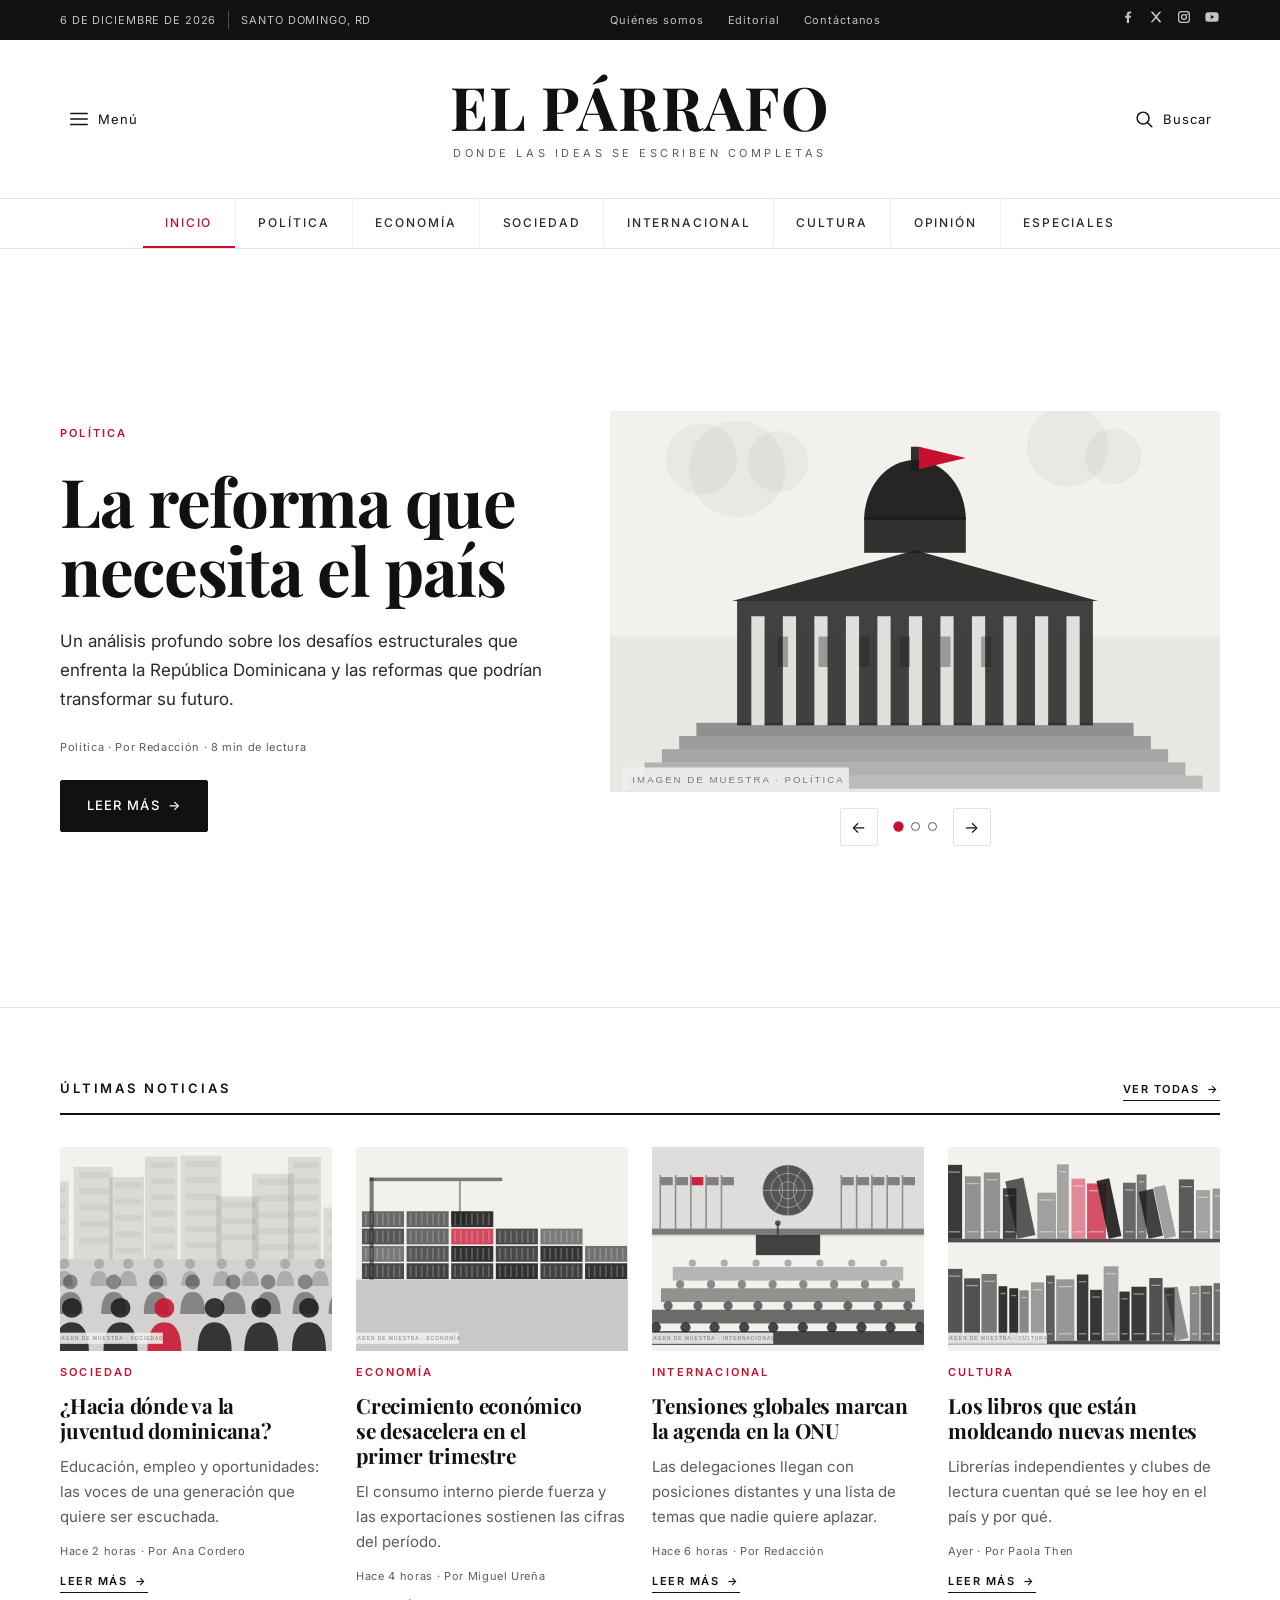
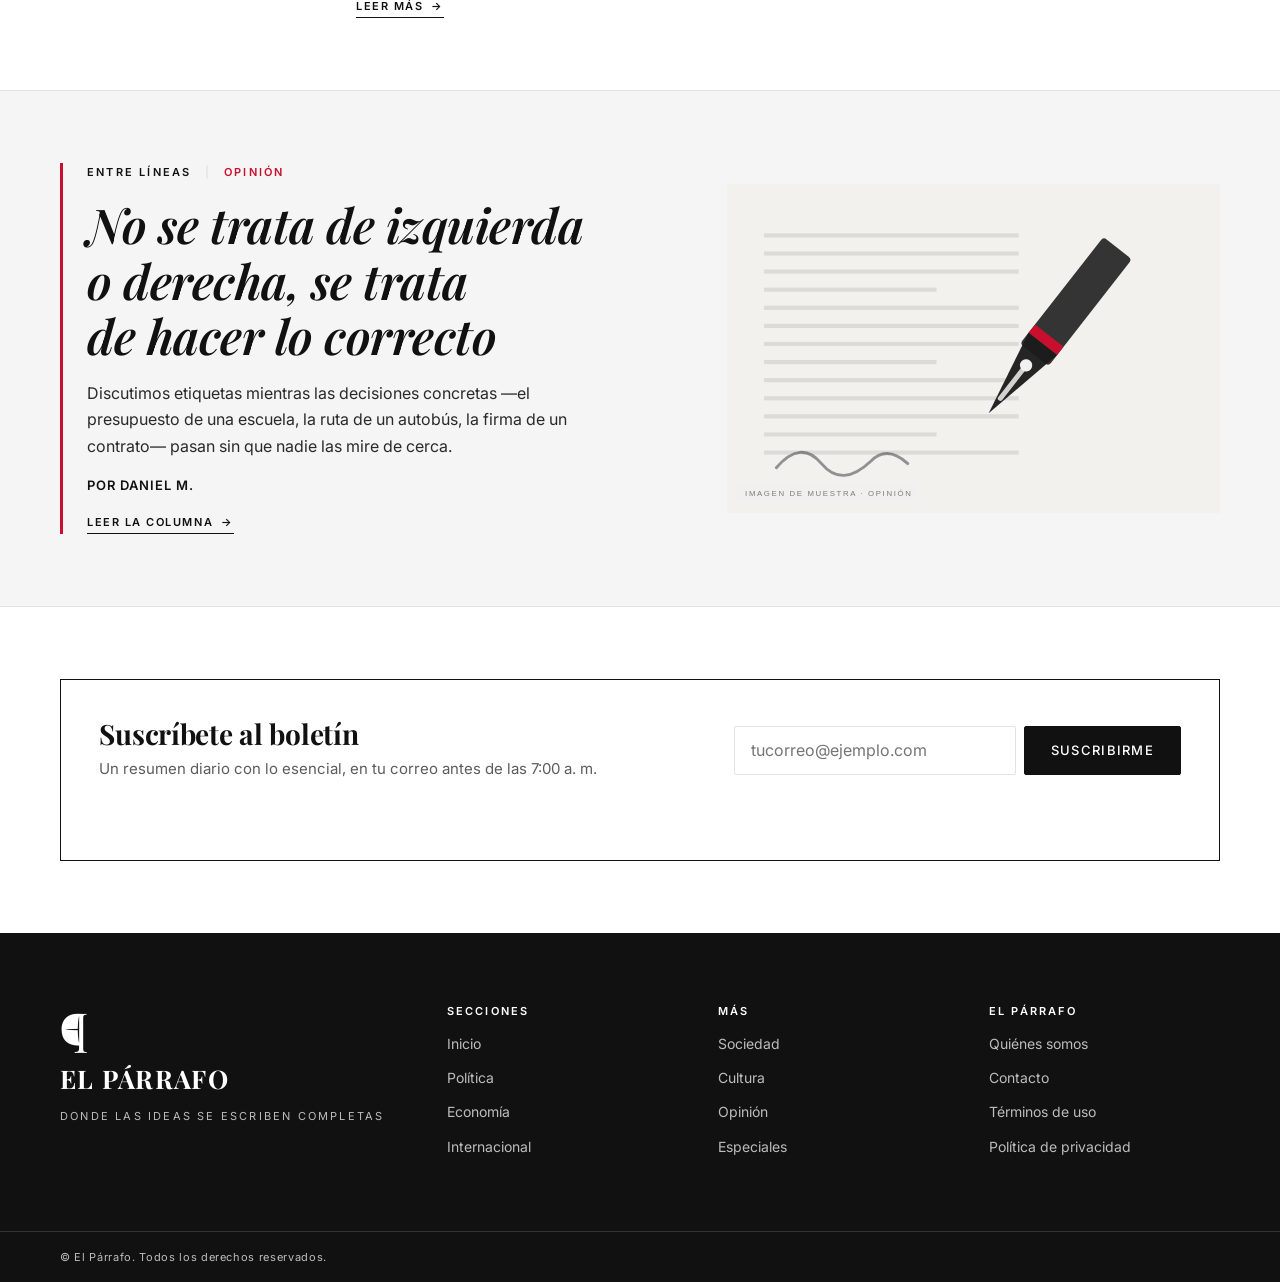
==== index.html @ 664851c3 "Initial commit: portada editorial de El Parrafo (HTML, CSS y JS)" ====
<!DOCTYPE html>
<html lang="es">
<head>
  <meta charset="UTF-8">
  <meta name="viewport" content="width=device-width, initial-scale=1">
  <meta name="description" content="El Párrafo — periódico digital dominicano. Análisis, reportajes y opinión sobre política, economía, sociedad, cultura e internacional.">
  <meta name="theme-color" content="#111111">
  <title>El Párrafo</title>

  <!-- Icono de la pestaña del navegador -->
  <link rel="icon" href="assets/icons/favicon.svg" type="image/svg+xml">

  <!-- Tipografías: Playfair Display (títulos) e Inter (interfaz) -->
  <link rel="preconnect" href="https://fonts.googleapis.com">
  <link rel="preconnect" href="https://fonts.gstatic.com" crossorigin>
  <link href="https://fonts.googleapis.com/css2?family=Inter:wght@400;500;600;700&family=Playfair+Display:ital,wght@0,500;0,600;0,700;0,900;1,500;1,600&display=swap" rel="stylesheet">

  <!-- Hoja de estilos del proyecto -->
  <link rel="stylesheet" href="css/style.css">
</head>

<body>
  <!-- Enlace de accesibilidad: solo se ve al navegar con el teclado (tecla Tab) -->
  <a class="salto-contenido" href="#contenido">Saltar al contenido</a>

  <!-- ============================================================
       CABECERA
       Tres piezas: barra superior, cabecera principal y navegación.
       ============================================================ -->
  <header class="cabecera">

    <!-- Barra superior: fecha, ubicación, enlaces institucionales y redes -->
    <div class="barra-superior">
      <div class="contenedor barra-superior__interior">
        <p class="barra-superior__fecha">
          <!-- El texto es de respaldo: main.js escribe la fecha real del día -->
          <time id="fecha-hoy" datetime="2026-08-18">18 de agosto de 2026</time>
          <span class="barra-superior__lugar">Santo Domingo, RD</span>
        </p>

        <nav class="barra-superior__enlaces" aria-label="Enlaces institucionales">
          <a href="#">Quiénes somos</a>
          <a href="#">Editorial</a>
          <a href="#">Contáctanos</a>
        </nav>

        <ul class="redes" aria-label="Redes sociales">
          <li>
            <a href="#" aria-label="El Párrafo en Facebook">
              <svg viewBox="0 0 24 24" aria-hidden="true" focusable="false">
                <path d="M13.5 21v-8h2.7l.4-3h-3.1V8.1c0-.9.3-1.5 1.5-1.5h1.7V3.9c-.3 0-1.3-.1-2.4-.1-2.4 0-4.1 1.5-4.1 4.2V10H7.5v3h2.7v8h3.3z"/>
              </svg>
            </a>
          </li>
          <li>
            <a href="#" aria-label="El Párrafo en X">
              <svg viewBox="0 0 24 24" aria-hidden="true" focusable="false">
                <path d="M4 4h3.6l4.3 5.9L17 4h3l-6.4 7.6L20.4 20h-3.6l-4.6-6.3L6.9 20H4l6.8-8.1L4 4z"/>
              </svg>
            </a>
          </li>
          <li>
            <a href="#" aria-label="El Párrafo en Instagram">
              <svg viewBox="0 0 24 24" aria-hidden="true" focusable="false">
                <path d="M7.8 3h8.4A4.8 4.8 0 0 1 21 7.8v8.4a4.8 4.8 0 0 1-4.8 4.8H7.8A4.8 4.8 0 0 1 3 16.2V7.8A4.8 4.8 0 0 1 7.8 3zm0 1.9A2.9 2.9 0 0 0 4.9 7.8v8.4a2.9 2.9 0 0 0 2.9 2.9h8.4a2.9 2.9 0 0 0 2.9-2.9V7.8a2.9 2.9 0 0 0-2.9-2.9H7.8zM12 7.4a4.6 4.6 0 1 1 0 9.2 4.6 4.6 0 0 1 0-9.2zm0 1.9a2.7 2.7 0 1 0 0 5.4 2.7 2.7 0 0 0 0-5.4zm5-2.4a1.1 1.1 0 1 1 0 2.2 1.1 1.1 0 0 1 0-2.2z"/>
              </svg>
            </a>
          </li>
          <li>
            <a href="#" aria-label="El Párrafo en YouTube">
              <svg viewBox="0 0 24 24" aria-hidden="true" focusable="false">
                <path d="M21.6 7.2c-.2-1.1-.9-1.8-2-2C17.8 4.8 12 4.8 12 4.8s-5.8 0-7.6.4c-1.1.2-1.8.9-2 2C2 9 2 12 2 12s0 3 .4 4.8c.2 1.1.9 1.8 2 2 1.8.4 7.6.4 7.6.4s5.8 0 7.6-.4c1.1-.2 1.8-.9 2-2 .4-1.8.4-4.8.4-4.8s0-3-.4-4.8zM10.2 15.1V8.9l5.2 3.1-5.2 3.1z"/>
              </svg>
            </a>
          </li>
        </ul>
      </div>
    </div>

    <!-- Cabecera principal: menú · logo · búsqueda -->
    <div class="cabecera__principal">
      <div class="contenedor cabecera__rejilla">

        <!-- El mismo botón abre y cierra. El CSS decide qué icono y qué texto
             se ven según el valor de aria-expanded. -->
        <button class="boton-icono boton-menu" type="button"
                aria-expanded="false" aria-controls="menu-movil">
          <svg class="icono icono--abrir" viewBox="0 0 24 24" aria-hidden="true" focusable="false">
            <path d="M3 6h18M3 12h18M3 18h18" stroke="currentColor" stroke-width="1.6" fill="none" stroke-linecap="round"/>
          </svg>
          <svg class="icono icono--cerrar" viewBox="0 0 24 24" aria-hidden="true" focusable="false">
            <path d="M6 6l12 12M18 6L6 18" stroke="currentColor" stroke-width="1.6" fill="none" stroke-linecap="round"/>
          </svg>
          <span class="boton-icono__texto texto--abrir">Menú</span>
          <span class="boton-icono__texto texto--cerrar">Cerrar</span>
        </button>

        <a class="logo" href="index.html">
          <span class="logo__nombre">El Párrafo</span>
          <span class="logo__lema">Donde las ideas se escriben completas</span>
        </a>

        <button class="boton-icono boton-buscar" type="button"
                aria-expanded="false" aria-controls="panel-busqueda">
          <svg class="icono icono--abrir" viewBox="0 0 24 24" aria-hidden="true" focusable="false">
            <circle cx="11" cy="11" r="6.5" stroke="currentColor" stroke-width="1.6" fill="none"/>
            <path d="M16 16l4.5 4.5" stroke="currentColor" stroke-width="1.6" fill="none" stroke-linecap="round"/>
          </svg>
          <svg class="icono icono--cerrar" viewBox="0 0 24 24" aria-hidden="true" focusable="false">
            <path d="M6 6l12 12M18 6L6 18" stroke="currentColor" stroke-width="1.6" fill="none" stroke-linecap="round"/>
          </svg>
          <span class="boton-icono__texto texto--abrir">Buscar</span>
          <span class="boton-icono__texto texto--cerrar">Cerrar</span>
        </button>

      </div>
    </div>

    <!-- Panel de búsqueda: oculto hasta que se pulsa "Buscar" -->
    <div class="panel-busqueda" id="panel-busqueda" hidden>
      <div class="contenedor">
        <form class="panel-busqueda__forma" role="search" id="forma-busqueda">
          <label class="visualmente-oculto" for="campo-busqueda">Buscar en El Párrafo</label>

          <div class="panel-busqueda__campo-caja">
            <input class="panel-busqueda__campo" id="campo-busqueda" name="q" type="text"
                   placeholder="Buscar noticias..." autocomplete="off">
            <!-- Solo aparece cuando hay texto escrito -->
            <button class="panel-busqueda__limpiar" id="boton-limpiar" type="button"
                    aria-label="Limpiar la búsqueda" hidden>
              <svg viewBox="0 0 24 24" aria-hidden="true" focusable="false">
                <path d="M6 6l12 12M18 6L6 18" stroke="currentColor" stroke-width="1.8" fill="none" stroke-linecap="round"/>
              </svg>
            </button>
          </div>

          <button class="boton boton--primario" type="submit">Buscar</button>
        </form>

        <!-- Zona de resultados. aria-live avisa a los lectores de pantalla
             cada vez que el contenido cambia. -->
        <div class="resultados" id="resultados">
          <p class="resultados__aviso" id="aviso-busqueda" role="status" aria-live="polite"></p>
          <ul class="resultados__lista" id="lista-resultados"></ul>
        </div>
      </div>
    </div>

    <!-- Navegación por secciones (se queda fija arriba al hacer scroll) -->
    <nav class="nav" id="nav" aria-label="Secciones del periódico">
      <ul class="contenedor nav__lista">
        <li><a href="#" aria-current="page">Inicio</a></li>
        <li><a href="#">Política</a></li>
        <li><a href="#">Economía</a></li>
        <li><a href="#">Sociedad</a></li>
        <li><a href="#">Internacional</a></li>
        <li><a href="#">Cultura</a></li>
        <li><a href="#">Opinión</a></li>
        <li><a href="#">Especiales</a></li>
      </ul>
    </nav>
  </header>

  <!-- Menú móvil (lo abre y cierra js/main.js).
       Se despliega justo debajo de la cabecera, que queda siempre visible
       para que el botón pueda mostrar la X y cerrarlo. -->
  <div class="menu-movil" id="menu-movil" hidden>
    <div class="menu-movil__fondo" data-cerrar-menu></div>

    <nav class="menu-movil__panel" aria-label="Menú principal">
      <p class="menu-movil__titulo">Secciones</p>

      <ul class="menu-movil__lista">
        <li><a href="#" aria-current="page">Inicio</a></li>
        <li><a href="#">Política</a></li>
        <li><a href="#">Economía</a></li>
        <li><a href="#">Sociedad</a></li>
        <li><a href="#">Internacional</a></li>
        <li><a href="#">Cultura</a></li>
        <li><a href="#">Opinión</a></li>
        <li><a href="#">Especiales</a></li>
      </ul>

      <ul class="menu-movil__secundaria">
        <li><a href="#">Quiénes somos</a></li>
        <li><a href="#">Editorial</a></li>
        <li><a href="#">Contáctanos</a></li>
      </ul>
    </nav>
  </div>

  <!-- ============================================================
       CONTENIDO PRINCIPAL
       ============================================================ -->
  <main id="contenido">
    <h1 class="visualmente-oculto">El Párrafo — portada del día</h1>

    <!-- ---------- PORTADA / NOTICIA PRINCIPAL (carrusel) ----------
         Aquí hay UNA sola noticia escrita en HTML: es la plantilla.
         js/main.js guarda las tres noticias en un array y va cambiando
         los textos y la imagen de estos mismos elementos.
         Los atributos data-portada-* son las marcas que el JavaScript
         busca para saber dónde escribir cada dato. -->
    <section class="portada" aria-roledescription="carrusel" aria-label="Noticias principales">
      <div class="contenedor">
        <article class="portada__pieza" id="portada-pieza">

          <div class="portada__texto">
            <p class="etiqueta etiqueta--roja" data-portada-categoria>Noticia principal</p>
            <h2 class="portada__titulo" data-portada-titulo>La reforma que necesita el país</h2>
            <p class="portada__resumen" data-portada-resumen>
              Un análisis profundo sobre los desafíos estructurales que enfrenta la
              República Dominicana y las reformas que podrían transformar su futuro.
            </p>
            <p class="meta" data-portada-meta>Política · Por Redacción · 8 min de lectura</p>
            <a class="boton boton--primario" href="#" data-portada-enlace>
              Leer más <span aria-hidden="true">→</span>
            </a>
          </div>

          <div class="portada__media">
            <figure class="portada__figura">
              <img src="assets/images/portada-1.svg"
                   alt="Fachada del Palacio Nacional con su cúpula y la bandera dominicana"
                   width="1200" height="800" data-portada-imagen>
            </figure>

            <!-- Controles: flecha · indicadores · flecha -->
            <div class="portada__controles">
              <button class="portada__flecha" type="button" data-portada="anterior">
                <span aria-hidden="true">&#8592;</span>
                <span class="visualmente-oculto">Noticia anterior</span>
              </button>

              <div class="portada__puntos" id="portada-puntos">
                <!-- main.js crea aquí un botón redondo por noticia -->
              </div>

              <button class="portada__flecha" type="button" data-portada="siguiente">
                <span aria-hidden="true">&#8594;</span>
                <span class="visualmente-oculto">Noticia siguiente</span>
              </button>
            </div>
          </div>

        </article>
      </div>
    </section>

    <!-- ---------- ÚLTIMAS NOTICIAS ---------- -->
    <section class="ultimas" aria-labelledby="titulo-ultimas">
      <div class="contenedor">
        <header class="seccion-cabeza">
          <h2 class="seccion-cabeza__titulo" id="titulo-ultimas">Últimas noticias</h2>
          <a class="enlace-leer" href="#">Ver todas <span aria-hidden="true">→</span></a>
        </header>

        <div class="ultimas__rejilla">

          <article class="tarjeta" data-articulo>
            <a class="tarjeta__enlace" href="#" data-enlace>
              <figure class="tarjeta__figura">
                <img src="assets/images/noticia-sociedad.svg"
                     alt="Multitud de jóvenes caminando por una avenida de la ciudad"
                     width="1200" height="800" loading="lazy">
              </figure>
              <p class="etiqueta etiqueta--roja" data-categoria>Sociedad</p>
              <h3 class="tarjeta__titulo" data-titulo>¿Hacia dónde va la juventud dominicana?</h3>
              <p class="tarjeta__resumen" data-resumen>
                Educación, empleo y oportunidades: las voces de una generación que
                quiere ser escuchada.
              </p>
              <p class="meta">Hace 2 horas · Por Ana Cordero</p>
              <span class="enlace-leer">Leer más <span aria-hidden="true">→</span></span>
            </a>
          </article>

          <article class="tarjeta" data-articulo>
            <a class="tarjeta__enlace" href="#" data-enlace>
              <figure class="tarjeta__figura">
                <img src="assets/images/noticia-economia.svg"
                     alt="Contenedores apilados en el puerto junto a una grúa"
                     width="1200" height="800" loading="lazy">
              </figure>
              <p class="etiqueta etiqueta--roja" data-categoria>Economía</p>
              <h3 class="tarjeta__titulo" data-titulo>Crecimiento económico se desacelera en el primer trimestre</h3>
              <p class="tarjeta__resumen" data-resumen>
                El consumo interno pierde fuerza y las exportaciones sostienen las
                cifras del período.
              </p>
              <p class="meta">Hace 4 horas · Por Miguel Ureña</p>
              <span class="enlace-leer">Leer más <span aria-hidden="true">→</span></span>
            </a>
          </article>

          <article class="tarjeta" data-articulo>
            <a class="tarjeta__enlace" href="#" data-enlace>
              <figure class="tarjeta__figura">
                <img src="assets/images/noticia-internacional.svg"
                     alt="Salón de una asamblea internacional con banderas y podio"
                     width="1200" height="800" loading="lazy">
              </figure>
              <p class="etiqueta etiqueta--roja" data-categoria>Internacional</p>
              <h3 class="tarjeta__titulo" data-titulo>Tensiones globales marcan la agenda en la ONU</h3>
              <p class="tarjeta__resumen" data-resumen>
                Las delegaciones llegan con posiciones distantes y una lista de temas
                que nadie quiere aplazar.
              </p>
              <p class="meta">Hace 6 horas · Por Redacción</p>
              <span class="enlace-leer">Leer más <span aria-hidden="true">→</span></span>
            </a>
          </article>

          <article class="tarjeta" data-articulo>
            <a class="tarjeta__enlace" href="#" data-enlace>
              <figure class="tarjeta__figura">
                <img src="assets/images/noticia-cultura.svg"
                     alt="Estantería con libros de distintos tamaños y colores"
                     width="1200" height="800" loading="lazy">
              </figure>
              <p class="etiqueta etiqueta--roja" data-categoria>Cultura</p>
              <h3 class="tarjeta__titulo" data-titulo>Los libros que están moldeando nuevas mentes</h3>
              <p class="tarjeta__resumen" data-resumen>
                Librerías independientes y clubes de lectura cuentan qué se lee hoy en
                el país y por qué.
              </p>
              <p class="meta">Ayer · Por Paola Then</p>
              <span class="enlace-leer">Leer más <span aria-hidden="true">→</span></span>
            </a>
          </article>

        </div>
      </div>
    </section>

    <!-- ---------- OPINIÓN ---------- -->
    <section class="opinion" aria-labelledby="titulo-opinion">
      <div class="contenedor opinion__rejilla">
        <div class="opinion__texto" data-articulo>
          <p class="etiqueta">
            <span class="opinion__seccion">Entre líneas</span>
            <span class="opinion__barra" aria-hidden="true">|</span>
            <span class="etiqueta--roja" data-categoria>Opinión</span>
          </p>

          <h2 class="opinion__titulo" id="titulo-opinion" data-titulo>
            No se trata de izquierda o derecha, se trata de hacer lo correcto
          </h2>

          <p class="opinion__resumen" data-resumen>
            Discutimos etiquetas mientras las decisiones concretas —el presupuesto de
            una escuela, la ruta de un autobús, la firma de un contrato— pasan sin que
            nadie las mire de cerca.
          </p>

          <p class="opinion__autor">Por Daniel M.</p>
          <a class="enlace-leer" href="#" data-enlace>Leer la columna <span aria-hidden="true">→</span></a>
        </div>

        <figure class="opinion__figura">
          <img src="assets/images/opinion-pluma.svg"
               alt="Pluma estilográfica apoyada sobre un texto escrito a mano"
               width="1200" height="800" loading="lazy">
        </figure>
      </div>
    </section>

    <!-- ---------- BOLETÍN ---------- -->
    <section class="boletin" aria-labelledby="titulo-boletin">
      <div class="contenedor">
        <div class="boletin__caja">
          <div class="boletin__texto">
            <h2 class="boletin__titulo" id="titulo-boletin">Suscríbete al boletín</h2>
            <p class="boletin__descripcion">
              Un resumen diario con lo esencial, en tu correo antes de las 7:00 a. m.
            </p>
          </div>

          <form class="boletin__forma" id="forma-boletin" novalidate>
            <label class="visualmente-oculto" for="campo-correo">Tu correo electrónico</label>
            <input class="boletin__campo" id="campo-correo" name="correo" type="email"
                   placeholder="tucorreo@ejemplo.com" autocomplete="email">
            <button class="boton boton--primario" type="submit">Suscribirme</button>
          </form>

          <p class="boletin__aviso" id="aviso-boletin" role="status"></p>
        </div>
      </div>
    </section>
  </main>

  <!-- ============================================================
       PIE DE PÁGINA
       ============================================================ -->
  <footer class="pie">
    <div class="contenedor pie__rejilla">

      <div class="pie__marca">
        <span class="pie__signo" aria-hidden="true">¶</span>
        <p class="pie__nombre">El Párrafo</p>
        <p class="pie__lema">Donde las ideas se escriben completas</p>
      </div>

      <nav class="pie__columna" aria-label="Secciones">
        <h2 class="pie__titulo">Secciones</h2>
        <ul>
          <li><a href="#">Inicio</a></li>
          <li><a href="#">Política</a></li>
          <li><a href="#">Economía</a></li>
          <li><a href="#">Internacional</a></li>
        </ul>
      </nav>

      <nav class="pie__columna" aria-label="Más secciones">
        <h2 class="pie__titulo">Más</h2>
        <ul>
          <li><a href="#">Sociedad</a></li>
          <li><a href="#">Cultura</a></li>
          <li><a href="#">Opinión</a></li>
          <li><a href="#">Especiales</a></li>
        </ul>
      </nav>

      <nav class="pie__columna" aria-label="El Párrafo">
        <h2 class="pie__titulo">El Párrafo</h2>
        <ul>
          <li><a href="#">Quiénes somos</a></li>
          <li><a href="#">Contacto</a></li>
          <li><a href="#">Términos de uso</a></li>
          <li><a href="#">Política de privacidad</a></li>
        </ul>
      </nav>

    </div>

    <div class="pie__base">
      <div class="contenedor pie__base-interior">
        <p>© El Párrafo. Todos los derechos reservados.</p>
      </div>
    </div>
  </footer>

  <!-- JavaScript al final y con defer: la página se ve antes de ejecutarlo -->
  <script src="js/main.js" defer></script>
</body>
</html>
---- css/style.css ----
/* ==========================================================================
   EL PÁRRAFO — Hoja de estilos principal
   --------------------------------------------------------------------------
   Índice:
   01. Variables (:root)
   02. Reset y estilos base
   03. Utilidades reutilizables
   04. Botones, etiquetas y enlaces
   05. Cabecera (barra superior, logo, búsqueda, navegación)
   06. Menú móvil
   07. Portada (noticia principal / carrusel)
   08. Últimas noticias
   09. Opinión
   10. Boletín
   11. Pie de página
   12. Accesibilidad y preferencias del sistema

   Método: mobile first. Los `@media (min-width: …)` van junto al componente
   que modifican, no todos juntos al final.
   ========================================================================== */


/* ==========================================================================
   01. VARIABLES
   Cambia aquí un valor y se actualiza en toda la página.
   ========================================================================== */
:root {
  /* --- Colores de marca --- */
  --color-negro:       #111111;
  --color-oscuro:      #2A2A2A;
  --color-gris:        #F5F5F5;
  --color-blanco:      #FFFFFF;
  --color-rojo:        #C8102E;

  /* --- Colores derivados (se calculan a partir de los de arriba) --- */
  --color-texto:       var(--color-negro);
  --color-texto-suave: #5C5C5C;
  --color-borde:       #E3E3E1;
  --color-borde-suave: #EFEFED;

  /* --- Tipografías --- */
  --fuente-titulo: "Playfair Display", Georgia, "Times New Roman", serif;
  --fuente-texto:  "Inter", system-ui, -apple-system, "Segoe UI", Arial, sans-serif;

  /* --- Escala tipográfica ---
     clamp(mínimo, valor fluido, máximo): el texto crece con la pantalla
     pero nunca baja del mínimo ni pasa del máximo. */
  --txt-xs:   0.6875rem;   /* 11px — etiquetas y metadatos */
  --txt-sm:   0.8125rem;   /* 13px — navegación y botones */
  --txt-base: 1rem;        /* 16px — texto corrido */
  --txt-md:   1.0625rem;   /* 17px — entradillas */

  --tit-xs: clamp(1.1rem,  1.02rem + 0.35vw, 1.3rem);
  --tit-sm: clamp(1.35rem, 1.2rem  + 0.7vw,  1.75rem);
  --tit-md: clamp(1.75rem, 1.35rem + 1.7vw,  2.75rem);
  --tit-lg: clamp(2.3rem,  1.55rem + 3.3vw,  4.25rem);

  /* --- Espaciado --- */
  --e-1: 0.25rem;
  --e-2: 0.5rem;
  --e-3: 0.75rem;
  --e-4: 1rem;
  --e-5: 1.5rem;
  --e-6: 2rem;
  --e-7: 2.5rem;
  --e-8: 3rem;
  --e-9: 4rem;
  --e-10: 5rem;

  /* Espacio vertical de cada sección grande (fluido) */
  --e-seccion: clamp(2.5rem, 1.4rem + 4vw, 4.5rem);

  /* --- Layout --- */
  --ancho-contenedor: 1240px;
  --margen-lateral: clamp(1.15rem, 4vw, 2.5rem);

  /* --- Bordes y sombras (muy discretas, estilo editorial) --- */
  --linea:        1px solid var(--color-borde);
  --linea-fuerte: 2px solid var(--color-negro);
  --radio: 2px;
  --sombra-fija: 0 1px 0 var(--color-borde), 0 6px 18px rgba(17, 17, 17, 0.05);

  /* --- Movimiento --- */
  --transicion: 200ms ease;
}


/* ==========================================================================
   02. RESET Y BASE
   ========================================================================== */
*,
*::before,
*::after { box-sizing: border-box; }

html {
  scroll-behavior: smooth;
  -webkit-text-size-adjust: 100%;
}

body {
  margin: 0;
  background-color: var(--color-blanco);
  color: var(--color-texto);
  font-family: var(--fuente-texto);
  font-size: var(--txt-base);
  line-height: 1.65;
  -webkit-font-smoothing: antialiased;
  overflow-x: hidden; /* red de seguridad contra desbordes horizontales */
}

/* Bloquea el scroll del fondo mientras el menú móvil está abierto */
body.sin-scroll { overflow: hidden; }

h1, h2, h3, h4 {
  margin: 0;
  font-family: var(--fuente-titulo);
  font-weight: 700;
  line-height: 1.12;
  letter-spacing: -0.01em;
  text-wrap: balance; /* evita títulos con una sola palabra en la última línea */
}

p { margin: 0; }

ul { margin: 0; padding: 0; list-style: none; }

a { color: inherit; }

img {
  display: block;
  max-width: 100%;
  height: auto;
}

figure { margin: 0; }

button,
input {
  font-family: inherit;
  font-size: inherit;
  color: inherit;
}

button { cursor: pointer; }


/* ==========================================================================
   03. UTILIDADES
   ========================================================================== */

/* Centra el contenido y le pone un ancho máximo: en pantallas grandes
   el periódico no se estira infinitamente. */
.contenedor {
  width: 100%;
  max-width: var(--ancho-contenedor);
  margin-inline: auto;
  padding-inline: var(--margen-lateral);
}

/* Texto visible solo para lectores de pantalla */
.visualmente-oculto {
  position: absolute;
  width: 1px;
  height: 1px;
  margin: -1px;
  padding: 0;
  overflow: hidden;
  clip-path: inset(50%);
  white-space: nowrap;
}

/* Enlace "Saltar al contenido": aparece al navegar con el teclado */
.salto-contenido {
  position: absolute;
  top: -100px;
  left: var(--e-4);
  z-index: 100;
  padding: var(--e-3) var(--e-4);
  background-color: var(--color-negro);
  color: var(--color-blanco);
  font-size: var(--txt-sm);
  text-decoration: none;
  transition: top var(--transicion);
}
.salto-contenido:focus { top: var(--e-4); }

/* Cabecera de sección: título pequeño + enlace, con línea inferior */
.seccion-cabeza {
  display: flex;
  align-items: baseline;
  justify-content: space-between;
  gap: var(--e-4);
  padding-bottom: var(--e-3);
  border-bottom: var(--linea-fuerte);
  margin-bottom: var(--e-6);
}

.seccion-cabeza__titulo {
  font-family: var(--fuente-texto);
  font-size: var(--txt-sm);
  font-weight: 600;
  letter-spacing: 0.22em;
  text-transform: uppercase;
}

/* Línea de datos secundarios: fecha, autor, tiempo de lectura */
.meta {
  font-size: var(--txt-xs);
  letter-spacing: 0.06em;
  color: var(--color-texto-suave);
}


/* ==========================================================================
   04. BOTONES, ETIQUETAS Y ENLACES
   ========================================================================== */
.boton {
  display: inline-flex;
  align-items: center;
  gap: var(--e-2);
  padding: 0.9rem 1.6rem;
  border: 1px solid var(--color-negro);
  border-radius: var(--radio);
  background-color: var(--color-negro);
  color: var(--color-blanco);
  font-size: var(--txt-sm);
  font-weight: 500;
  letter-spacing: 0.1em;
  text-transform: uppercase;
  text-decoration: none;
  transition: background-color var(--transicion), border-color var(--transicion), color var(--transicion);
}

.boton--primario:hover,
.boton--primario:focus-visible {
  background-color: var(--color-rojo);
  border-color: var(--color-rojo);
}

.boton--secundario {
  background-color: transparent;
  color: var(--color-negro);
}
.boton--secundario:hover,
.boton--secundario:focus-visible {
  background-color: var(--color-negro);
  color: var(--color-blanco);
}

/* Etiqueta de categoría (SOCIEDAD, ECONOMÍA…) */
.etiqueta {
  font-size: var(--txt-xs);
  font-weight: 600;
  letter-spacing: 0.2em;
  text-transform: uppercase;
}
.etiqueta--roja { color: var(--color-rojo); }

/* Enlace "Leer más →" */
.enlace-leer {
  display: inline-flex;
  align-items: center;
  gap: var(--e-2);
  font-size: var(--txt-xs);
  font-weight: 600;
  letter-spacing: 0.14em;
  text-transform: uppercase;
  text-decoration: none;
  color: var(--color-negro);
  border-bottom: 1px solid var(--color-negro);
  padding-bottom: 2px;
  width: fit-content;
  transition: color var(--transicion), border-color var(--transicion);
}
.enlace-leer:hover,
.enlace-leer:focus-visible {
  color: var(--color-rojo);
  border-color: var(--color-rojo);
}

/* Botón con icono (Menú / Buscar / Cerrar) */
.boton-icono {
  display: inline-flex;
  align-items: center;
  gap: var(--e-2);
  padding: var(--e-2);
  border: 0;
  background: none;
  color: var(--color-negro);
  font-size: var(--txt-sm);
  letter-spacing: 0.08em;
  transition: color var(--transicion);
}
.boton-icono:hover { color: var(--color-rojo); }
.boton-icono svg { width: 22px; height: 22px; fill: currentColor; }

/* --- Estado abierto / cerrado ---
   El botón lleva dentro los dos iconos y los dos textos.
   El CSS enseña uno u otro leyendo el atributo aria-expanded, que el
   JavaScript cambia. Así el mismo atributo sirve para la accesibilidad
   y para el aspecto visual. */
.boton-icono .icono--cerrar { display: none; }
.boton-icono[aria-expanded="true"] .icono--abrir { display: none; }
.boton-icono[aria-expanded="true"] .icono--cerrar { display: block; }
.boton-icono[aria-expanded="true"] { color: var(--color-rojo); }

.boton-icono__texto { display: none; }
.boton-icono .texto--cerrar { display: none; }

@media (min-width: 37.5em) {          /* 600px */
  .boton-icono .texto--abrir { display: inline; }
  .boton-icono[aria-expanded="true"] .texto--abrir { display: none; }
  .boton-icono[aria-expanded="true"] .texto--cerrar { display: inline; }
}


/* ==========================================================================
   05. CABECERA
   ========================================================================== */
/* position + z-index dejan la cabecera POR ENCIMA del menú móvil.
   Gracias a eso el botón puede seguir visible mostrando la X. */
.cabecera {
  position: relative;
  z-index: 50;
  background-color: var(--color-blanco);
}

/* --- 5.1 Barra superior negra --- */
.barra-superior {
  background-color: var(--color-negro);
  color: rgba(255, 255, 255, 0.75);
  font-size: 0.625rem;          /* 10px: así la fecha cabe en una línea a 320px */
  letter-spacing: 0.06em;
}

@media (min-width: 30em) {            /* 480px */
  .barra-superior {
    font-size: var(--txt-xs);
    letter-spacing: 0.08em;
  }
}

.barra-superior__interior {
  display: flex;
  flex-wrap: wrap;
  align-items: center;
  justify-content: space-between;
  gap: var(--e-3);
  min-height: 40px;
  padding-block: var(--e-2);
}

.barra-superior__fecha {
  display: flex;
  align-items: center;
  gap: var(--e-3);
  text-transform: uppercase;
}
.barra-superior__lugar {
  padding-left: var(--e-3);
  border-left: 1px solid rgba(255, 255, 255, 0.25);
}

.barra-superior__enlaces {
  display: none;              /* en móvil vive dentro del menú lateral */
  gap: var(--e-5);
}
.barra-superior__enlaces a {
  text-decoration: none;
  transition: color var(--transicion);
}
.barra-superior__enlaces a:hover { color: var(--color-blanco); }

.redes {
  display: flex;
  align-items: center;
  gap: var(--e-3);
}
.redes a {
  display: block;
  color: rgba(255, 255, 255, 0.75);
  transition: color var(--transicion);
}
.redes a:hover { color: var(--color-blanco); }
.redes svg { width: 16px; height: 16px; fill: currentColor; }

@media (min-width: 62em) {            /* 992px */
  .barra-superior__enlaces { display: flex; }
}

/* --- 5.2 Cabecera principal: menú · logo · buscar --- */
.cabecera__rejilla {
  display: grid;
  grid-template-columns: 1fr auto 1fr;
  align-items: center;
  gap: var(--e-3);
  padding-block: clamp(1.25rem, 3vw, 2.25rem);
}

.boton-menu  { justify-self: start; }
.boton-buscar { justify-self: end; }

.logo {
  justify-self: center;
  text-align: center;
  text-decoration: none;
}

.logo__nombre {
  display: block;
  font-family: var(--fuente-titulo);
  font-weight: 700;
  /* El mínimo (1.5rem) evita que "EL PÁRRAFO" se parta en dos líneas a 320px */
  font-size: clamp(1.5rem, 0.75rem + 4vw, 3.75rem);
  line-height: 1;
  letter-spacing: 0.02em;
  text-transform: uppercase;
  white-space: nowrap;
}

.logo__lema {
  display: block;
  margin-top: var(--e-2);
  font-size: 0.5rem;
  letter-spacing: 0.22em;
  text-transform: uppercase;
  color: var(--color-texto-suave);
}

@media (min-width: 30em) {
  .logo__lema { font-size: 0.5625rem; letter-spacing: 0.3em; }
}

@media (min-width: 48em) {
  .logo__lema { font-size: var(--txt-xs); letter-spacing: 0.32em; }
}

/* --- 5.3 Panel de búsqueda --- */
.panel-busqueda {
  display: block;
  border-top: var(--linea);
  background-color: var(--color-gris);
  padding-block: var(--e-5);
  animation: aparecer-panel 220ms ease both;
}
/* El atributo hidden debe ganarle a la regla de arriba */
.panel-busqueda[hidden] { display: none; }

@keyframes aparecer-panel {
  from { opacity: 0; transform: translateY(-8px); }
  to   { opacity: 1; transform: translateY(0); }
}

.panel-busqueda__forma {
  display: flex;
  flex-wrap: wrap;
  gap: var(--e-2);
}

/* Caja que contiene el campo y la X de limpiar */
.panel-busqueda__campo-caja {
  position: relative;
  flex: 1 1 16rem;
  min-width: 0;
}

.panel-busqueda__campo {
  width: 100%;
  padding: 0.85rem 2.75rem 0.85rem 1rem;   /* hueco a la derecha para la X */
  border: 1px solid var(--color-borde);
  border-radius: var(--radio);
  background-color: var(--color-blanco);
}
.panel-busqueda__campo:focus-visible { border-color: var(--color-negro); }

.panel-busqueda__limpiar {
  position: absolute;
  top: 50%;
  right: 0.6rem;
  transform: translateY(-50%);
  display: flex;
  padding: 0.35rem;
  border: 0;
  background: none;
  color: var(--color-texto-suave);
  transition: color var(--transicion);
}
.panel-busqueda__limpiar[hidden] { display: none; }
.panel-busqueda__limpiar:hover { color: var(--color-rojo); }
.panel-busqueda__limpiar svg { width: 16px; height: 16px; }

/* --- Resultados de la búsqueda --- */
.resultados__aviso {
  min-height: 1.2em;
  margin-top: var(--e-4);
  font-size: var(--txt-sm);
  color: var(--color-texto-suave);
}

.resultados__lista {
  display: grid;
  gap: 1px;                       /* el fondo gris hace de línea separadora */
  margin-top: var(--e-3);
  background-color: var(--color-borde);
  border-block: 1px solid var(--color-borde);
}
.resultados__lista:empty { display: none; }

.resultados__enlace {
  display: grid;
  gap: var(--e-1);
  padding: var(--e-3) var(--e-4);
  background-color: var(--color-blanco);
  text-decoration: none;
  transition: background-color var(--transicion);
}
.resultados__enlace:hover { background-color: var(--color-gris); }

.resultados__categoria {
  font-size: var(--txt-xs);
  font-weight: 600;
  letter-spacing: 0.2em;
  text-transform: uppercase;
  color: var(--color-rojo);
}

.resultados__titulo {
  font-family: var(--fuente-titulo);
  font-size: 1.05rem;
  line-height: 1.25;
}

@media (min-width: 48em) {
  .resultados__lista { grid-template-columns: repeat(2, 1fr); }
}

/* --- 5.4 Navegación de secciones --- */
.nav {
  position: sticky;
  top: 0;
  z-index: 40;
  border-block: var(--linea);
  background-color: var(--color-blanco);
  transition: box-shadow var(--transicion);
}
.nav.esta-fijada { box-shadow: var(--sombra-fija); }

.nav__lista {
  display: flex;
  justify-content: flex-start;
  overflow-x: auto;              /* en móvil la barra se desliza en horizontal */
  scrollbar-width: none;
}
.nav__lista::-webkit-scrollbar { display: none; }

.nav__lista a {
  display: block;
  padding: 0.85rem 1.05rem;
  font-size: 0.75rem;
  font-weight: 500;
  letter-spacing: 0.16em;
  text-transform: uppercase;
  text-decoration: none;
  white-space: nowrap;
  color: var(--color-oscuro);
  border-bottom: 2px solid transparent;
  transition: color var(--transicion), border-color var(--transicion);
}

.nav__lista li + li a { border-left: 1px solid var(--color-borde-suave); }

.nav__lista a:hover,
.nav__lista a:focus-visible {
  color: var(--color-negro);
  border-bottom-color: var(--color-negro);
}

/* Sección activa: acento rojo */
.nav__lista a[aria-current="page"] {
  color: var(--color-rojo);
  border-bottom-color: var(--color-rojo);
}

@media (min-width: 62em) {
  .nav__lista { justify-content: center; }
  .nav__lista a { padding-inline: 1.4rem; }
}


/* ==========================================================================
   06. MENÚ MÓVIL
   ========================================================================== */
/* El menú ocupa toda la pantalla, pero el panel blanco empieza justo
   debajo de la cabecera. Esa altura la calcula JavaScript y la guarda en
   la variable --alto-cabecera. */
.menu-movil {
  position: fixed;
  inset: 0;
  z-index: 40;                    /* por debajo de la cabecera (z-index: 50) */
  display: block;
  padding-top: var(--alto-cabecera, 8rem);
}
.menu-movil[hidden] { display: none; }

.menu-movil__fondo {
  position: absolute;
  inset: 0;
  background-color: rgba(17, 17, 17, 0.42);
}

.menu-movil__panel {
  position: relative;
  display: flex;
  flex-direction: column;
  gap: var(--e-5);
  max-height: 100%;
  padding: var(--e-5) var(--margen-lateral) var(--e-6);
  overflow-y: auto;
  background-color: var(--color-blanco);
  border-bottom: var(--linea-fuerte);
  animation: desplegar-menu 220ms ease both;
}

@keyframes desplegar-menu {
  from { opacity: 0; transform: translateY(-12px); }
  to   { opacity: 1; transform: translateY(0); }
}

.menu-movil__titulo {
  font-size: var(--txt-xs);
  font-weight: 600;
  letter-spacing: 0.22em;
  text-transform: uppercase;
  color: var(--color-texto-suave);
}

/* Dos columnas: el menú ocupa la mitad de alto y siempre queda zona
   oscura visible debajo para poder cerrarlo pulsando fuera. */
.menu-movil__lista {
  display: grid;
  grid-template-columns: repeat(2, minmax(0, 1fr));
  column-gap: var(--e-4);
}

.menu-movil__lista a {
  display: block;
  padding-block: 0.65rem;
  border-bottom: 1px solid var(--color-borde-suave);
  font-size: var(--txt-sm);
  font-weight: 500;
  letter-spacing: 0.14em;
  text-transform: uppercase;
  text-decoration: none;
  transition: color var(--transicion);
}
.menu-movil__lista a:hover { color: var(--color-rojo); }
.menu-movil__lista a[aria-current="page"] { color: var(--color-rojo); }

.menu-movil__secundaria {
  display: grid;
  gap: var(--e-3);
  padding-top: var(--e-4);
  border-top: var(--linea);
  font-size: var(--txt-sm);
  color: var(--color-texto-suave);
}
.menu-movil__secundaria a { text-decoration: none; }
.menu-movil__secundaria a:hover { color: var(--color-negro); }


/* ==========================================================================
   07. PORTADA (noticia principal / carrusel)
   ========================================================================== */
.portada {
  padding-block: var(--e-seccion);
  border-bottom: var(--linea);
}

/* Ya no hay tres copias del HTML: hay UNA pieza cuyo contenido cambia.
   Al cambiar, JavaScript le pone la clase .esta-cambiando durante un
   instante y el CSS hace el fundido. */
.portada__pieza {
  display: grid;
  gap: var(--e-5);
  align-content: start;
  transition: opacity 260ms ease;
}
.portada__pieza.esta-cambiando { opacity: 0; }

.portada__texto {
  display: grid;
  gap: var(--e-4);
  justify-items: start;
  align-content: center;
}

.portada__titulo {
  font-size: var(--tit-lg);
  line-height: 1.02;
  letter-spacing: -0.02em;
}

.portada__resumen {
  max-width: 46ch;
  font-size: var(--txt-md);
  line-height: 1.7;
  color: var(--color-oscuro);
}

.portada__media {
  display: grid;
  gap: var(--e-4);
}

.portada__figura { background-color: var(--color-gris); }
.portada__figura img {
  width: 100%;
  aspect-ratio: 16 / 10;
  object-fit: cover;
}

/* Controles debajo de la imagen: flecha · indicadores · flecha */
.portada__controles {
  display: flex;
  align-items: center;
  justify-content: center;
  gap: var(--e-4);
}

.portada__flecha {
  display: grid;
  place-items: center;
  width: 38px;
  height: 38px;
  border: 1px solid var(--color-borde);
  border-radius: var(--radio);
  background-color: var(--color-blanco);
  color: var(--color-negro);
  line-height: 1;
  transition: background-color var(--transicion), color var(--transicion), border-color var(--transicion);
}
.portada__flecha:hover {
  background-color: var(--color-negro);
  border-color: var(--color-negro);
  color: var(--color-blanco);
}

.portada__puntos {
  display: flex;
  align-items: center;
  gap: var(--e-2);
}

/* Indicadores redondos: ● ○ ○ */
.portada__punto {
  width: 9px;
  height: 9px;
  padding: 0;
  border: 1px solid var(--color-texto-suave);
  border-radius: 50%;
  background-color: transparent;
  transition: background-color var(--transicion), border-color var(--transicion), transform var(--transicion);
}
.portada__punto:hover { border-color: var(--color-negro); }

.portada__punto.es-activo {
  background-color: var(--color-rojo);
  border-color: var(--color-rojo);
  transform: scale(1.15);
}

@media (min-width: 64em) {            /* 1024px */
  .portada__pieza {
    grid-template-columns: minmax(0, 0.9fr) minmax(0, 1.1fr);
    gap: clamp(2rem, 4vw, 4rem);
    align-items: center;
  }
  .portada__texto { gap: var(--e-5); }

  /* El alto reservado sobra en las noticias de titular corto:
     centramos el bloque para que ese aire quede repartido. */
  .portada__pieza { align-content: center; }
}


/* ==========================================================================
   08. ÚLTIMAS NOTICIAS
   ========================================================================== */
.ultimas { padding-block: var(--e-seccion); }

.ultimas__rejilla {
  display: grid;
  grid-template-columns: 1fr;
  gap: var(--e-7) var(--e-5);
}

.tarjeta__enlace {
  display: grid;
  gap: var(--e-3);
  justify-items: start;
  text-decoration: none;
  color: inherit;
}

.tarjeta__figura {
  width: 100%;
  overflow: hidden;
  background-color: var(--color-gris);
}
.tarjeta__figura img {
  width: 100%;
  aspect-ratio: 4 / 3;
  object-fit: cover;
  transition: transform 500ms ease;
}
.tarjeta__enlace:hover .tarjeta__figura img { transform: scale(1.04); }

.tarjeta__titulo {
  font-size: var(--tit-xs);
  line-height: 1.2;
  transition: color var(--transicion);
}
.tarjeta__enlace:hover .tarjeta__titulo { color: var(--color-rojo); }

.tarjeta__resumen {
  font-size: 0.9375rem;
  color: var(--color-texto-suave);
}

@media (min-width: 37.5em) {          /* 600px → 2 columnas */
  .ultimas__rejilla { grid-template-columns: repeat(2, 1fr); }
}

@media (min-width: 64em) {            /* 1024px → 4 columnas */
  .ultimas__rejilla {
    grid-template-columns: repeat(4, 1fr);
    gap: var(--e-6) var(--e-5);
  }
}


/* ==========================================================================
   09. OPINIÓN
   ========================================================================== */
.opinion {
  padding-block: var(--e-seccion);
  border-block: var(--linea);
  background-color: var(--color-gris);
}

.opinion__rejilla {
  display: grid;
  gap: var(--e-6);
  align-items: center;
}

.opinion__texto {
  display: grid;
  gap: var(--e-4);
  justify-items: start;
  padding-left: var(--e-5);
  border-left: 3px solid var(--color-rojo);
}

.opinion__seccion { color: var(--color-negro); }
.opinion__barra {
  margin-inline: var(--e-2);
  color: var(--color-borde);
}

.opinion__titulo {
  font-size: var(--tit-md);
  font-style: italic;
  font-weight: 600;
  line-height: 1.16;
  max-width: 22ch;
}

.opinion__resumen {
  max-width: 52ch;
  color: var(--color-oscuro);
}

.opinion__autor {
  font-size: var(--txt-sm);
  font-weight: 600;
  letter-spacing: 0.08em;
  text-transform: uppercase;
}

.opinion__figura { background-color: var(--color-blanco); }
.opinion__figura img {
  width: 100%;
  aspect-ratio: 3 / 2;
  object-fit: cover;
}

@media (min-width: 64em) {
  .opinion__rejilla {
    grid-template-columns: minmax(0, 1.1fr) minmax(0, 0.9fr);
    gap: clamp(2rem, 5vw, 4.5rem);
  }
  .opinion__titulo { font-size: clamp(2rem, 1.4rem + 2vw, 3rem); }
}


/* ==========================================================================
   10. BOLETÍN
   ========================================================================== */
.boletin { padding-block: var(--e-seccion); }

.boletin__caja {
  display: grid;
  gap: var(--e-5);
  padding: clamp(1.5rem, 3vw, 2.5rem);
  border: 1px solid var(--color-negro);
}

.boletin__titulo {
  font-size: var(--tit-sm);
  margin-bottom: var(--e-2);
}

.boletin__descripcion {
  font-size: 0.9375rem;
  color: var(--color-texto-suave);
}

.boletin__forma {
  display: flex;
  flex-wrap: wrap;
  gap: var(--e-2);
}

.boletin__campo {
  flex: 1 1 15rem;
  min-width: 0;
  padding: 0.85rem 1rem;
  border: 1px solid var(--color-borde);
  border-radius: var(--radio);
  background-color: var(--color-blanco);
}
.boletin__campo:focus-visible { border-color: var(--color-negro); }
.boletin__campo.tiene-error { border-color: var(--color-rojo); }

.boletin__aviso {
  min-height: 1.2em;
  font-size: var(--txt-sm);
  color: var(--color-texto-suave);
}
.boletin__aviso.es-error { color: var(--color-rojo); }

@media (min-width: 48em) {            /* 768px */
  .boletin__caja {
    grid-template-columns: minmax(0, 1fr) auto;
    align-items: center;
  }
  /* El campo y el botón se quedan en la misma línea */
  .boletin__forma { flex-wrap: nowrap; }
  .boletin__campo { flex: 0 1 18rem; }
  .boletin__aviso { grid-column: 1 / -1; }
}


/* ==========================================================================
   11. PIE DE PÁGINA
   ========================================================================== */
.pie {
  background-color: var(--color-negro);
  color: rgba(255, 255, 255, 0.72);
}

.pie__rejilla {
  display: grid;
  gap: var(--e-6);
  padding-block: var(--e-seccion);
}

.pie__signo {
  display: block;
  font-family: var(--fuente-titulo);
  font-size: 2.75rem;
  line-height: 1;
  color: var(--color-blanco);
}

.pie__nombre {
  margin-top: var(--e-2);
  font-family: var(--fuente-titulo);
  font-size: 1.6rem;
  font-weight: 700;
  letter-spacing: 0.05em;
  text-transform: uppercase;
  color: var(--color-blanco);
}

.pie__lema {
  margin-top: var(--e-2);
  font-size: var(--txt-xs);
  letter-spacing: 0.2em;
  text-transform: uppercase;
}

.pie__titulo {
  font-family: var(--fuente-texto);
  font-size: var(--txt-xs);
  font-weight: 600;
  letter-spacing: 0.2em;
  text-transform: uppercase;
  color: var(--color-blanco);
  margin-bottom: var(--e-3);
}

.pie__columna li + li { margin-top: var(--e-2); }

.pie__columna a {
  font-size: 0.875rem;
  text-decoration: none;
  transition: color var(--transicion);
}
.pie__columna a:hover,
.pie__columna a:focus-visible { color: var(--color-blanco); }

.pie__base {
  border-top: 1px solid rgba(255, 255, 255, 0.14);
  font-size: var(--txt-xs);
  letter-spacing: 0.06em;
}

.pie__base-interior {
  display: flex;
  flex-wrap: wrap;
  align-items: center;
  justify-content: space-between;
  gap: var(--e-2);
  padding-block: var(--e-4);
}

@media (min-width: 48em) {
  .pie__rejilla {
    grid-template-columns: 1.5fr repeat(3, 1fr);
    gap: var(--e-7);
  }
}


/* ==========================================================================
   12. ACCESIBILIDAD Y PREFERENCIAS DEL SISTEMA
   ========================================================================== */

/* Foco visible y consistente para quien navega con teclado */
:focus-visible {
  outline: 2px solid var(--color-rojo);
  outline-offset: 3px;
}

/* Respeta a quien pidió menos animación en su sistema operativo */
@media (prefers-reduced-motion: reduce) {
  html { scroll-behavior: auto; }

  *,
  *::before,
  *::after {
    animation-duration: 0.001ms !important;
    animation-iteration-count: 1 !important;
    transition-duration: 0.001ms !important;
  }
}
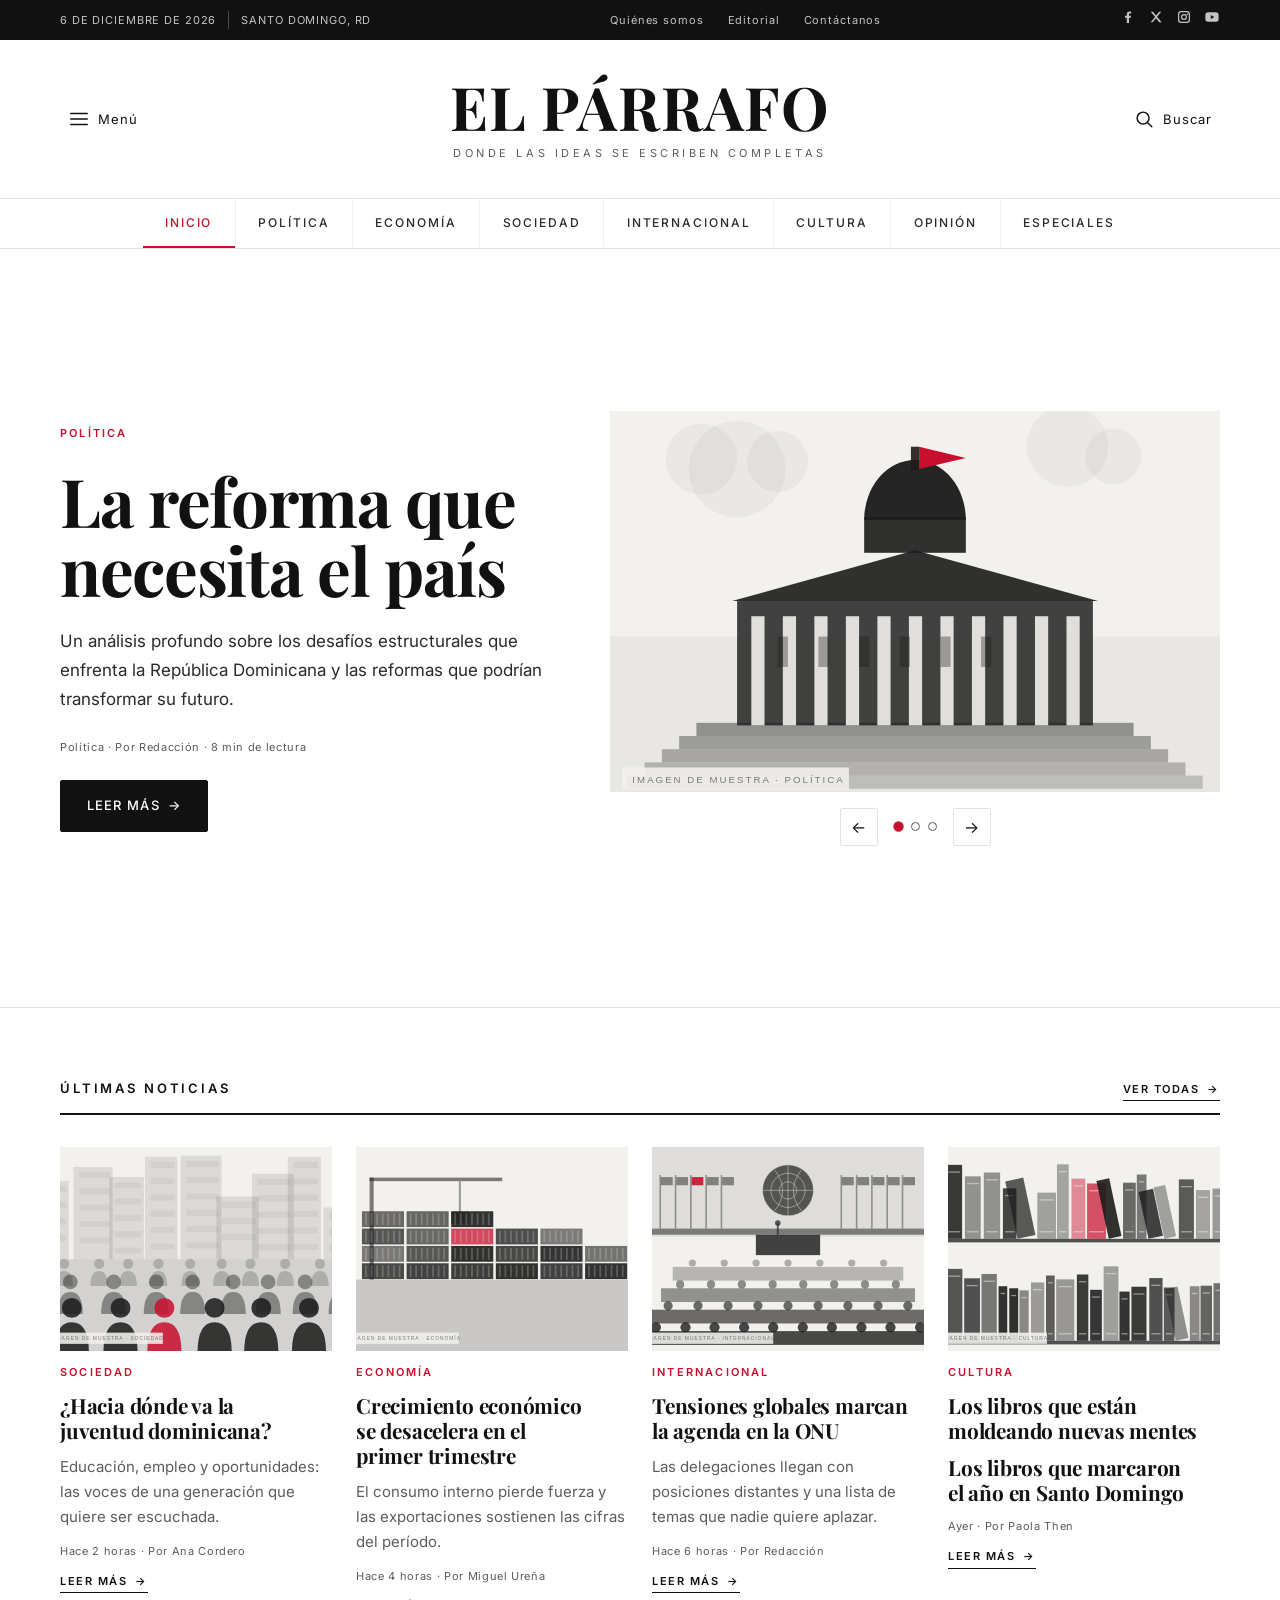
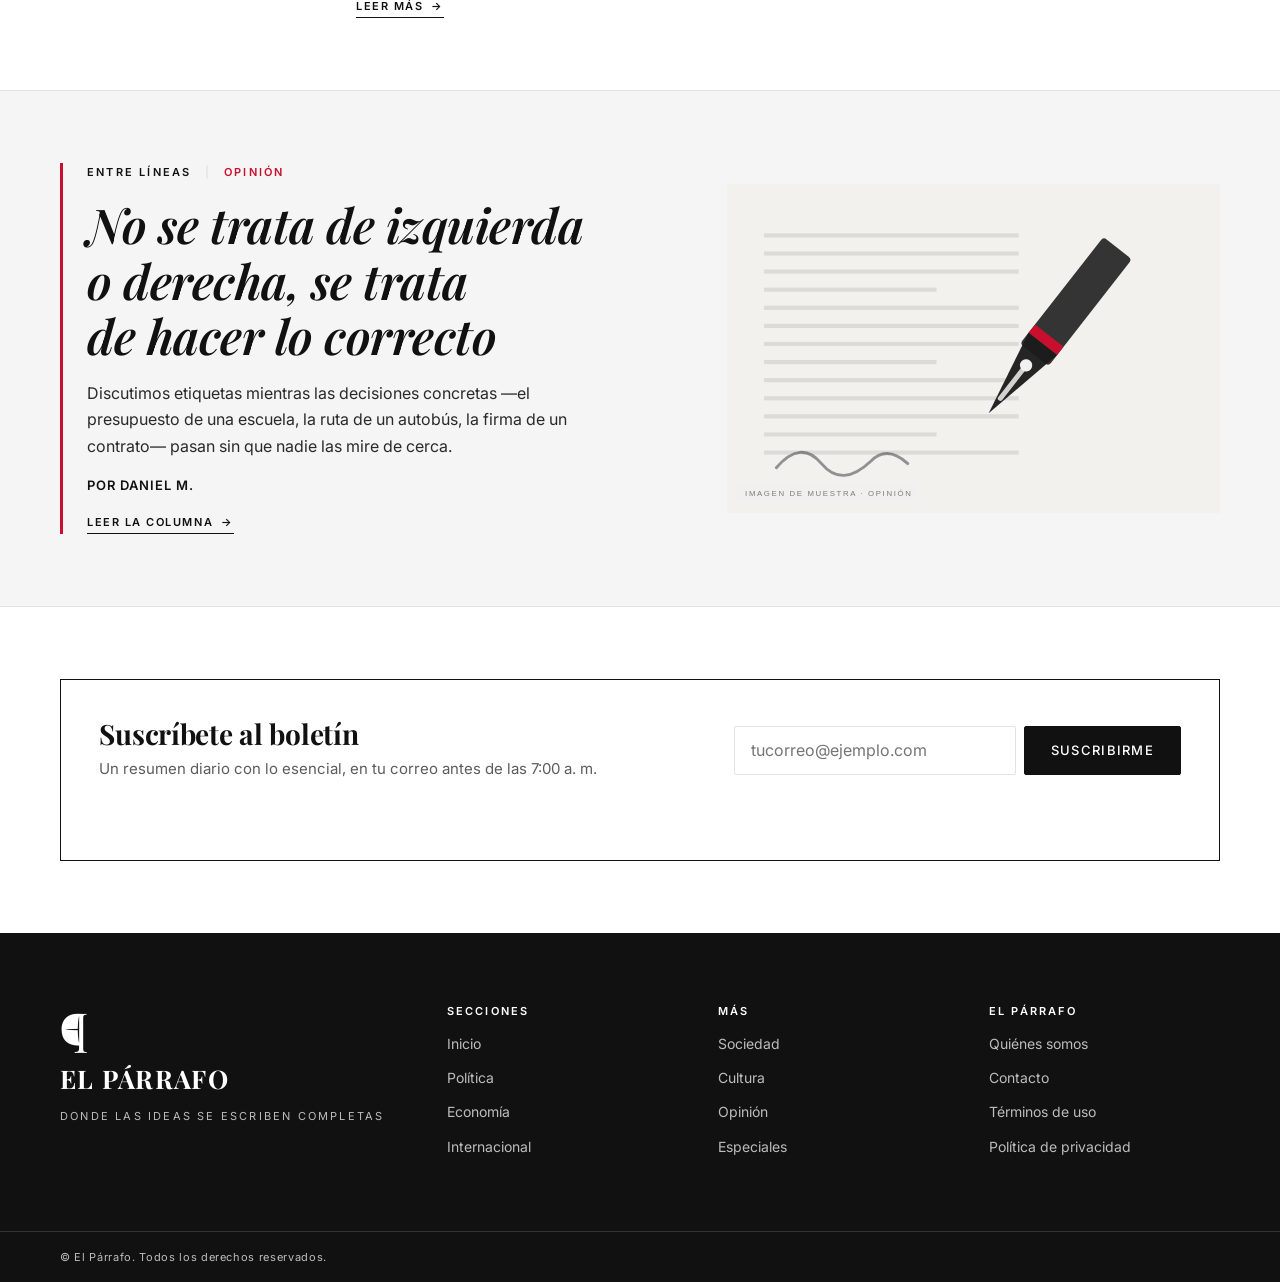
==== commit 2f0bf0ed: "content: actualizar titular de la noticia de cultura" ====
--- a/index.html
+++ b/index.html
@@ -5,7 +5,7 @@
   <meta name="viewport" content="width=device-width, initial-scale=1">
   <meta name="description" content="El Párrafo — periódico digital dominicano. Análisis, reportajes y opinión sobre política, economía, sociedad, cultura e internacional.">
   <meta name="theme-color" content="#111111">
-  <title>El Párrafo</title>
+  <title>El Párrafo — Donde las ideas se escriben completas</title>
 
   <!-- Icono de la pestaña del navegador -->
   <link rel="icon" href="assets/icons/favicon.svg" type="image/svg+xml">
@@ -320,10 +320,7 @@
               </figure>
               <p class="etiqueta etiqueta--roja" data-categoria>Cultura</p>
               <h3 class="tarjeta__titulo" data-titulo>Los libros que están moldeando nuevas mentes</h3>
-              <p class="tarjeta__resumen" data-resumen>
-                Librerías independientes y clubes de lectura cuentan qué se lee hoy en
-                el país y por qué.
-              </p>
+             <h3 class="tarjeta__titulo" data-titulo>Los libros que marcaron el año en Santo Domingo</h3>
               <p class="meta">Ayer · Por Paola Then</p>
               <span class="enlace-leer">Leer más <span aria-hidden="true">→</span></span>
             </a>
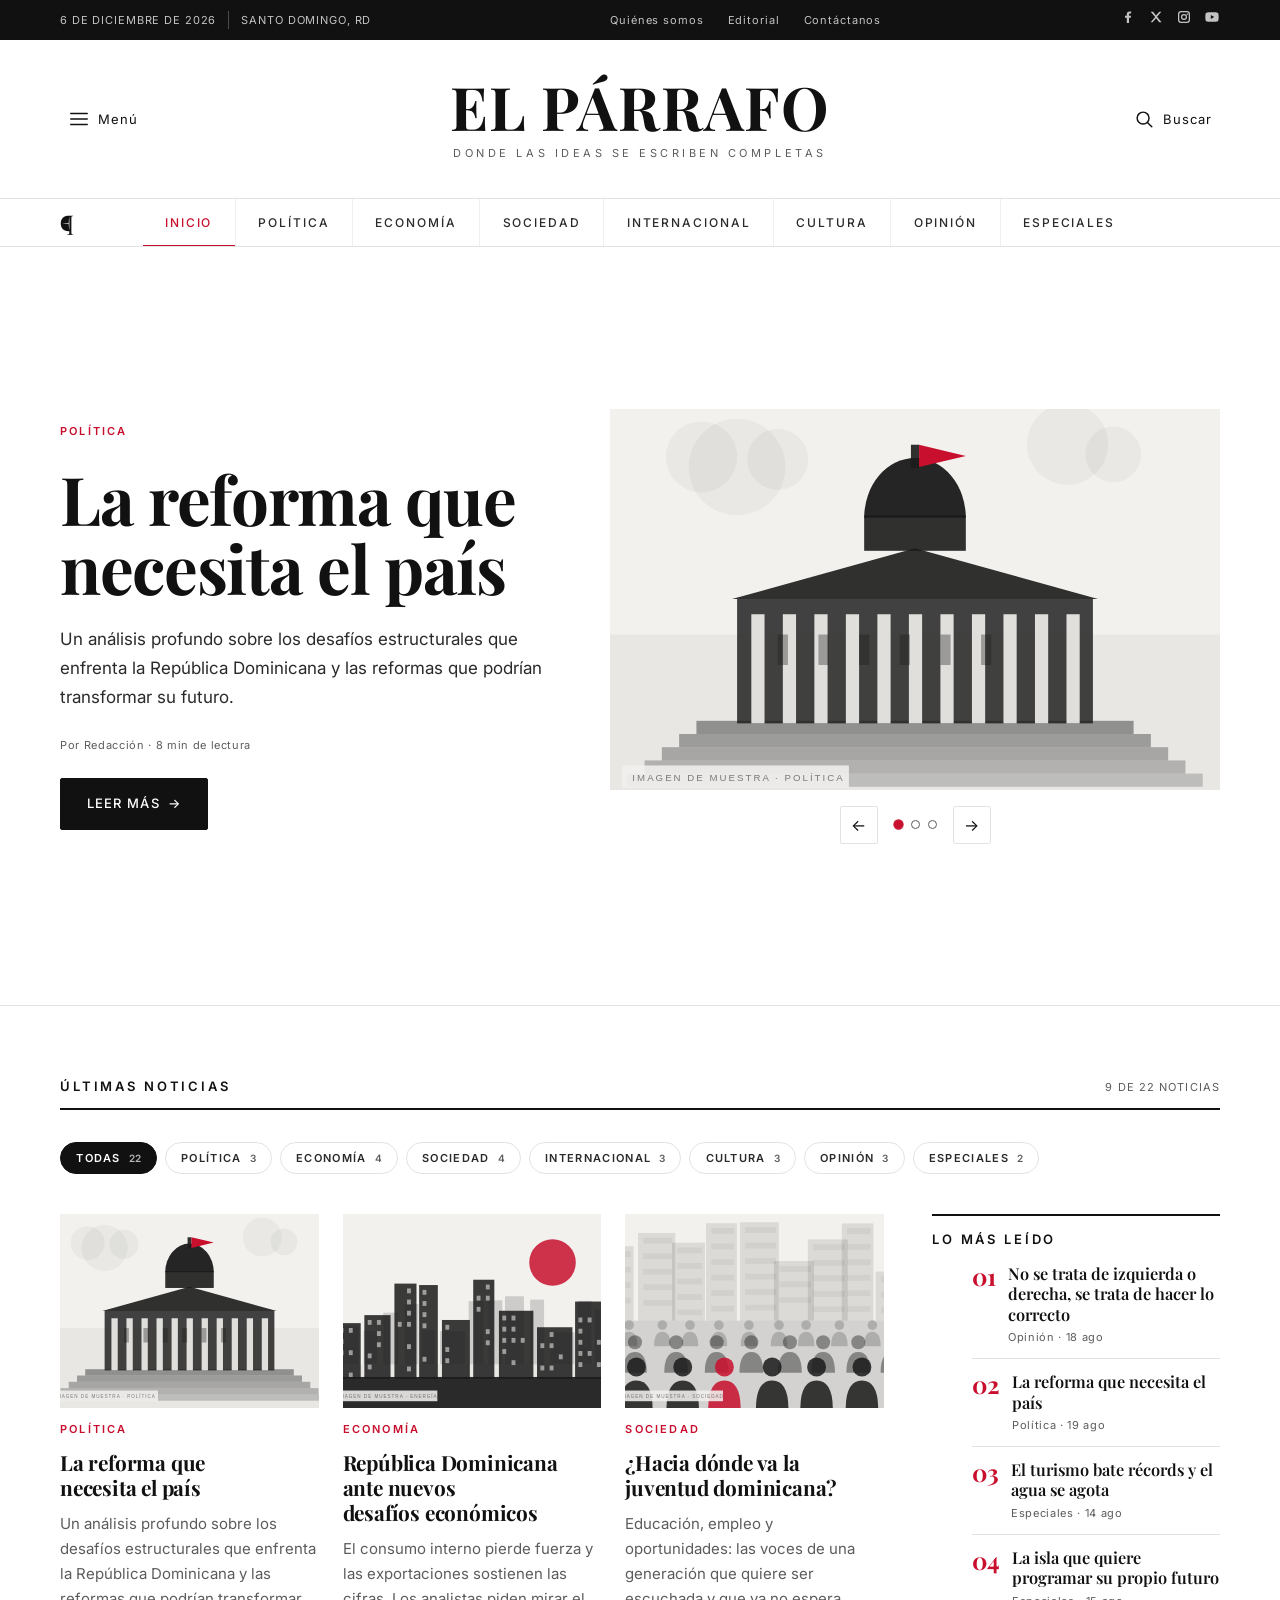
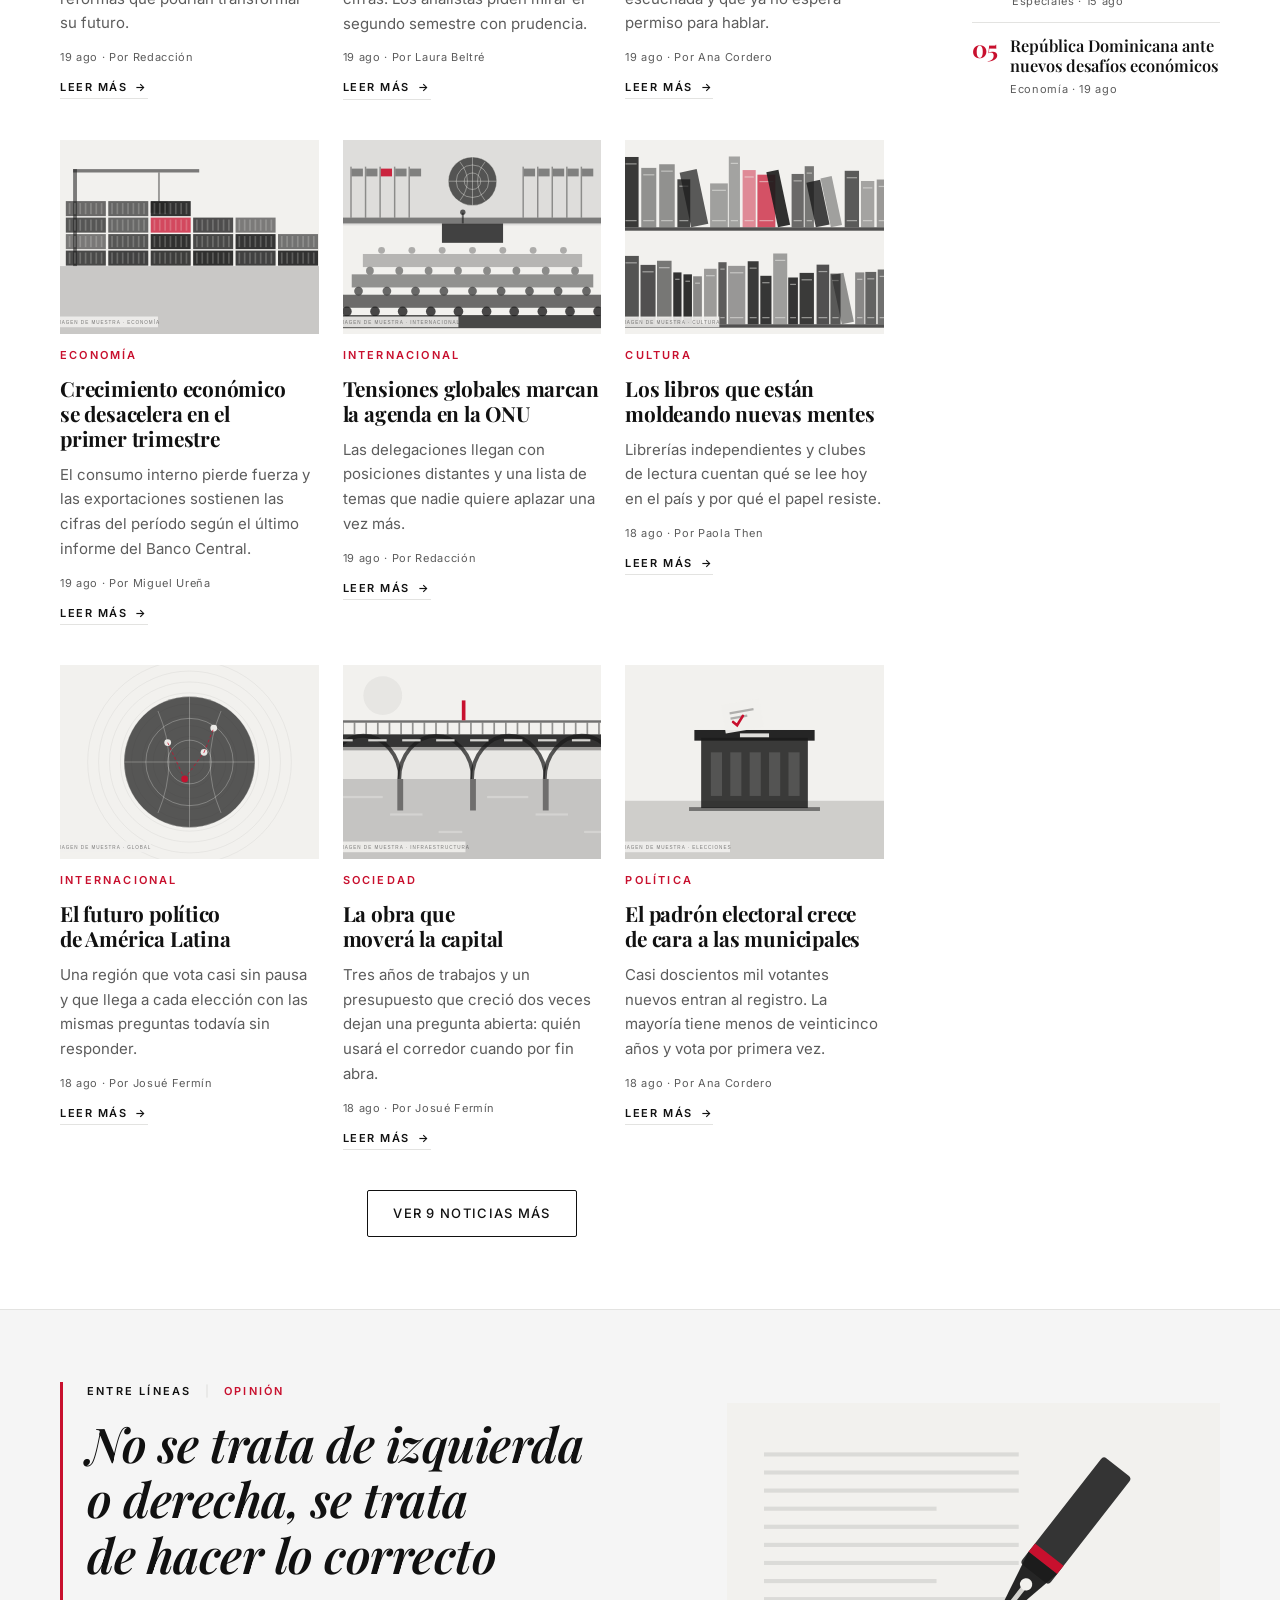
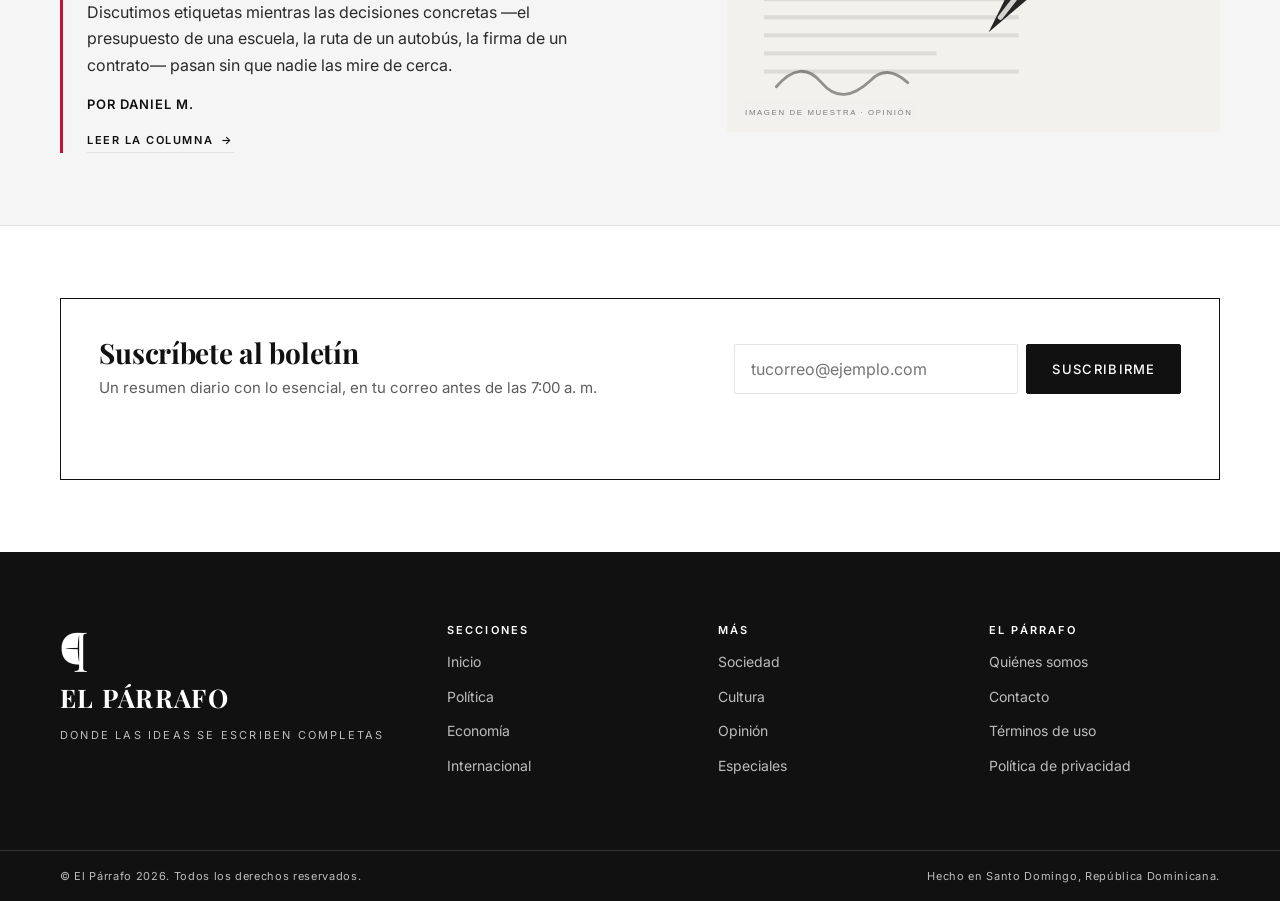
==== commit 2450da24: "feat: renderizado dinamico, filtros por seccion y 22 articulos" ====
--- a/index.html
+++ b/index.html
@@ -7,7 +7,6 @@
   <meta name="theme-color" content="#111111">
   <title>El Párrafo — Donde las ideas se escriben completas</title>
 
-  <!-- Icono de la pestaña del navegador -->
   <link rel="icon" href="assets/icons/favicon.svg" type="image/svg+xml">
 
   <!-- Tipografías: Playfair Display (títulos) e Inter (interfaz) -->
@@ -15,26 +14,22 @@
   <link rel="preconnect" href="https://fonts.gstatic.com" crossorigin>
   <link href="https://fonts.googleapis.com/css2?family=Inter:wght@400;500;600;700&family=Playfair+Display:ital,wght@0,500;0,600;0,700;0,900;1,500;1,600&display=swap" rel="stylesheet">
 
-  <!-- Hoja de estilos del proyecto -->
   <link rel="stylesheet" href="css/style.css">
 </head>
 
 <body>
-  <!-- Enlace de accesibilidad: solo se ve al navegar con el teclado (tecla Tab) -->
   <a class="salto-contenido" href="#contenido">Saltar al contenido</a>
 
   <!-- ============================================================
        CABECERA
-       Tres piezas: barra superior, cabecera principal y navegación.
        ============================================================ -->
   <header class="cabecera">
 
-    <!-- Barra superior: fecha, ubicación, enlaces institucionales y redes -->
     <div class="barra-superior">
       <div class="contenedor barra-superior__interior">
         <p class="barra-superior__fecha">
-          <!-- El texto es de respaldo: main.js escribe la fecha real del día -->
-          <time id="fecha-hoy" datetime="2026-08-18">18 de agosto de 2026</time>
+          <!-- Texto de respaldo: main.js escribe la fecha real del día -->
+          <time id="fecha-hoy" datetime="2026-08-19">19 de agosto de 2026</time>
           <span class="barra-superior__lugar">Santo Domingo, RD</span>
         </p>
 
@@ -81,8 +76,8 @@
     <div class="cabecera__principal">
       <div class="contenedor cabecera__rejilla">
 
-        <!-- El mismo botón abre y cierra. El CSS decide qué icono y qué texto
-             se ven según el valor de aria-expanded. -->
+        <!-- El mismo botón abre y cierra. El CSS decide qué icono y qué
+             texto se ven según el valor de aria-expanded. -->
         <button class="boton-icono boton-menu" type="button"
                 aria-expanded="false" aria-controls="menu-movil">
           <svg class="icono icono--abrir" viewBox="0 0 24 24" aria-hidden="true" focusable="false">
@@ -124,8 +119,7 @@
 
           <div class="panel-busqueda__campo-caja">
             <input class="panel-busqueda__campo" id="campo-busqueda" name="q" type="text"
-                   placeholder="Buscar noticias..." autocomplete="off">
-            <!-- Solo aparece cuando hay texto escrito -->
+                   placeholder="Buscar por titular, sección o autor..." autocomplete="off">
             <button class="panel-busqueda__limpiar" id="boton-limpiar" type="button"
                     aria-label="Limpiar la búsqueda" hidden>
               <svg viewBox="0 0 24 24" aria-hidden="true" focusable="false">
@@ -137,8 +131,7 @@
           <button class="boton boton--primario" type="submit">Buscar</button>
         </form>
 
-        <!-- Zona de resultados. aria-live avisa a los lectores de pantalla
-             cada vez que el contenido cambia. -->
+        <!-- aria-live avisa a los lectores de pantalla cuando cambia -->
         <div class="resultados" id="resultados">
           <p class="resultados__aviso" id="aviso-busqueda" role="status" aria-live="polite"></p>
           <ul class="resultados__lista" id="lista-resultados"></ul>
@@ -146,7 +139,7 @@
       </div>
     </div>
 
-    <!-- Navegación por secciones (se queda fija arriba al hacer scroll) -->
+    <!-- Navegación por secciones -->
     <nav class="nav" id="nav" aria-label="Secciones del periódico">
       <ul class="contenedor nav__lista">
         <li><a href="#" aria-current="page">Inicio</a></li>
@@ -161,8 +154,7 @@
     </nav>
   </header>
 
-  <!-- Menú móvil (lo abre y cierra js/main.js).
-       Se despliega justo debajo de la cabecera, que queda siempre visible
+  <!-- Menú móvil: se despliega debajo de la cabecera, que queda visible
        para que el botón pueda mostrar la X y cerrarlo. -->
   <div class="menu-movil" id="menu-movil" hidden>
     <div class="menu-movil__fondo" data-cerrar-menu></div>
@@ -195,12 +187,11 @@
   <main id="contenido">
     <h1 class="visualmente-oculto">El Párrafo — portada del día</h1>
 
-    <!-- ---------- PORTADA / NOTICIA PRINCIPAL (carrusel) ----------
-         Aquí hay UNA sola noticia escrita en HTML: es la plantilla.
-         js/main.js guarda las tres noticias en un array y va cambiando
-         los textos y la imagen de estos mismos elementos.
-         Los atributos data-portada-* son las marcas que el JavaScript
-         busca para saber dónde escribir cada dato. -->
+    <!-- ---------- PORTADA / NOTICIA PRINCIPAL ----------
+         Una sola noticia escrita en HTML: es la plantilla. Los artículos
+         marcados como "destacado" en js/datos/articulos.json van rellenando
+         estos huecos. Los atributos data-portada-* son las marcas que el
+         JavaScript busca para saber dónde escribir cada dato. -->
     <section class="portada" aria-roledescription="carrusel" aria-label="Noticias principales">
       <div class="contenedor">
         <article class="portada__pieza" id="portada-pieza">
@@ -212,9 +203,9 @@
               Un análisis profundo sobre los desafíos estructurales que enfrenta la
               República Dominicana y las reformas que podrían transformar su futuro.
             </p>
-            <p class="meta" data-portada-meta>Política · Por Redacción · 8 min de lectura</p>
+            <p class="meta" data-portada-meta>Por Redacción · 8 min de lectura</p>
             <a class="boton boton--primario" href="#" data-portada-enlace>
-              Leer más <span aria-hidden="true">→</span>
+              Leer más <span aria-hidden="true">&#8594;</span>
             </a>
           </div>
 
@@ -225,16 +216,13 @@
                    width="1200" height="800" data-portada-imagen>
             </figure>
 
-            <!-- Controles: flecha · indicadores · flecha -->
             <div class="portada__controles">
               <button class="portada__flecha" type="button" data-portada="anterior">
                 <span aria-hidden="true">&#8592;</span>
                 <span class="visualmente-oculto">Noticia anterior</span>
               </button>
 
-              <div class="portada__puntos" id="portada-puntos">
-                <!-- main.js crea aquí un botón redondo por noticia -->
-              </div>
+              <div class="portada__puntos" id="portada-puntos"></div>
 
               <button class="portada__flecha" type="button" data-portada="siguiente">
                 <span aria-hidden="true">&#8594;</span>
@@ -247,117 +235,68 @@
       </div>
     </section>
 
-    <!-- ---------- ÚLTIMAS NOTICIAS ---------- -->
+    <!-- ---------- ÚLTIMAS NOTICIAS ----------
+         La rejilla llega VACÍA desde el HTML. Las tarjetas las construye
+         js/componentes/tarjeta.js con los datos del JSON. Antes cada
+         noticia eran quince líneas de HTML; ahora son seis de datos. -->
     <section class="ultimas" aria-labelledby="titulo-ultimas">
       <div class="contenedor">
         <header class="seccion-cabeza">
           <h2 class="seccion-cabeza__titulo" id="titulo-ultimas">Últimas noticias</h2>
-          <a class="enlace-leer" href="#">Ver todas <span aria-hidden="true">→</span></a>
+          <p class="seccion-cabeza__conteo" id="conteo-noticias"></p>
         </header>
 
-        <div class="ultimas__rejilla">
-
-          <article class="tarjeta" data-articulo>
-            <a class="tarjeta__enlace" href="#" data-enlace>
-              <figure class="tarjeta__figura">
-                <img src="assets/images/noticia-sociedad.svg"
-                     alt="Multitud de jóvenes caminando por una avenida de la ciudad"
-                     width="1200" height="800" loading="lazy">
-              </figure>
-              <p class="etiqueta etiqueta--roja" data-categoria>Sociedad</p>
-              <h3 class="tarjeta__titulo" data-titulo>¿Hacia dónde va la juventud dominicana?</h3>
-              <p class="tarjeta__resumen" data-resumen>
-                Educación, empleo y oportunidades: las voces de una generación que
-                quiere ser escuchada.
-              </p>
-              <p class="meta">Hace 2 horas · Por Ana Cordero</p>
-              <span class="enlace-leer">Leer más <span aria-hidden="true">→</span></span>
-            </a>
-          </article>
-
-          <article class="tarjeta" data-articulo>
-            <a class="tarjeta__enlace" href="#" data-enlace>
-              <figure class="tarjeta__figura">
-                <img src="assets/images/noticia-economia.svg"
-                     alt="Contenedores apilados en el puerto junto a una grúa"
-                     width="1200" height="800" loading="lazy">
-              </figure>
-              <p class="etiqueta etiqueta--roja" data-categoria>Economía</p>
-              <h3 class="tarjeta__titulo" data-titulo>Crecimiento económico se desacelera en el primer trimestre</h3>
-              <p class="tarjeta__resumen" data-resumen>
-                El consumo interno pierde fuerza y las exportaciones sostienen las
-                cifras del período.
-              </p>
-              <p class="meta">Hace 4 horas · Por Miguel Ureña</p>
-              <span class="enlace-leer">Leer más <span aria-hidden="true">→</span></span>
-            </a>
-          </article>
-
-          <article class="tarjeta" data-articulo>
-            <a class="tarjeta__enlace" href="#" data-enlace>
-              <figure class="tarjeta__figura">
-                <img src="assets/images/noticia-internacional.svg"
-                     alt="Salón de una asamblea internacional con banderas y podio"
-                     width="1200" height="800" loading="lazy">
-              </figure>
-              <p class="etiqueta etiqueta--roja" data-categoria>Internacional</p>
-              <h3 class="tarjeta__titulo" data-titulo>Tensiones globales marcan la agenda en la ONU</h3>
-              <p class="tarjeta__resumen" data-resumen>
-                Las delegaciones llegan con posiciones distantes y una lista de temas
-                que nadie quiere aplazar.
-              </p>
-              <p class="meta">Hace 6 horas · Por Redacción</p>
-              <span class="enlace-leer">Leer más <span aria-hidden="true">→</span></span>
-            </a>
-          </article>
-
-          <article class="tarjeta" data-articulo>
-            <a class="tarjeta__enlace" href="#" data-enlace>
-              <figure class="tarjeta__figura">
-                <img src="assets/images/noticia-cultura.svg"
-                     alt="Estantería con libros de distintos tamaños y colores"
-                     width="1200" height="800" loading="lazy">
-              </figure>
-              <p class="etiqueta etiqueta--roja" data-categoria>Cultura</p>
-              <h3 class="tarjeta__titulo" data-titulo>Los libros que están moldeando nuevas mentes</h3>
-             <h3 class="tarjeta__titulo" data-titulo>Los libros que marcaron el año en Santo Domingo</h3>
-              <p class="meta">Ayer · Por Paola Then</p>
-              <span class="enlace-leer">Leer más <span aria-hidden="true">→</span></span>
-            </a>
-          </article>
-
+        <!-- Los botones los crea JavaScript a partir de las categorías -->
+        <div class="filtros" id="filtros" role="group" aria-label="Filtrar noticias por sección"></div>
+
+        <div class="ultimas__columnas">
+          <div class="ultimas__principal">
+            <div class="ultimas__rejilla" id="rejilla-noticias" aria-live="polite"></div>
+            <p class="estado" id="estado-noticias" role="status"></p>
+
+            <div class="ultimas__mas">
+              <button class="boton boton--secundario" type="button" id="ver-mas" hidden>
+                Ver más noticias
+              </button>
+            </div>
+          </div>
+
+          <aside class="mas-leido" aria-labelledby="titulo-mas-leido">
+            <h2 class="mas-leido__titulo" id="titulo-mas-leido">Lo más leído</h2>
+            <ol class="mas-leido__lista" id="lista-mas-leido"></ol>
+          </aside>
         </div>
       </div>
     </section>
 
-    <!-- ---------- OPINIÓN ---------- -->
+    <!-- ---------- OPINIÓN ----------
+         También se rellena desde los datos: toma la columna más reciente. -->
     <section class="opinion" aria-labelledby="titulo-opinion">
       <div class="contenedor opinion__rejilla">
-        <div class="opinion__texto" data-articulo>
+        <div class="opinion__texto">
           <p class="etiqueta">
             <span class="opinion__seccion">Entre líneas</span>
             <span class="opinion__barra" aria-hidden="true">|</span>
-            <span class="etiqueta--roja" data-categoria>Opinión</span>
+            <span class="etiqueta--roja">Opinión</span>
           </p>
 
-          <h2 class="opinion__titulo" id="titulo-opinion" data-titulo>
+          <h2 class="opinion__titulo" id="titulo-opinion" data-opinion-titulo>
             No se trata de izquierda o derecha, se trata de hacer lo correcto
           </h2>
 
-          <p class="opinion__resumen" data-resumen>
-            Discutimos etiquetas mientras las decisiones concretas —el presupuesto de
-            una escuela, la ruta de un autobús, la firma de un contrato— pasan sin que
+          <p class="opinion__resumen" data-opinion-resumen>
+            Discutimos etiquetas mientras las decisiones concretas pasan sin que
             nadie las mire de cerca.
           </p>
 
-          <p class="opinion__autor">Por Daniel M.</p>
-          <a class="enlace-leer" href="#" data-enlace>Leer la columna <span aria-hidden="true">→</span></a>
+          <p class="opinion__autor" data-opinion-autor>Por Daniel M.</p>
+          <a class="enlace-leer" href="#">Leer la columna <span aria-hidden="true">&#8594;</span></a>
         </div>
 
         <figure class="opinion__figura">
           <img src="assets/images/opinion-pluma.svg"
                alt="Pluma estilográfica apoyada sobre un texto escrito a mano"
-               width="1200" height="800" loading="lazy">
+               width="1200" height="800" loading="lazy" data-opinion-imagen>
         </figure>
       </div>
     </section>
@@ -393,7 +332,7 @@
     <div class="contenedor pie__rejilla">
 
       <div class="pie__marca">
-        <span class="pie__signo" aria-hidden="true">¶</span>
+        <span class="pie__signo" aria-hidden="true">&#182;</span>
         <p class="pie__nombre">El Párrafo</p>
         <p class="pie__lema">Donde las ideas se escriben completas</p>
       </div>
@@ -432,12 +371,15 @@
 
     <div class="pie__base">
       <div class="contenedor pie__base-interior">
-        <p>© El Párrafo. Todos los derechos reservados.</p>
+        <p>© El Párrafo 2026. Todos los derechos reservados.</p>
+        <p>Hecho en Santo Domingo, República Dominicana.</p>
       </div>
     </div>
   </footer>
 
-  <!-- JavaScript al final y con defer: la página se ve antes de ejecutarlo -->
-  <script src="js/main.js" defer></script>
+  <!-- type="module" permite import/export.
+       IMPORTANTE: obliga a servir la página desde un servidor. Con doble
+       clic (file://) el navegador lo bloquea por seguridad. Usa Live Server. -->
+  <script type="module" src="js/main.js"></script>
 </body>
 </html>
--- a/css/style.css
+++ b/css/style.css
@@ -9,11 +9,12 @@
    05. Cabecera (barra superior, logo, búsqueda, navegación)
    06. Menú móvil
    07. Portada (noticia principal / carrusel)
-   08. Últimas noticias
+   08. Últimas noticias (filtros, rejilla, lo más leído, estados)
    09. Opinión
    10. Boletín
    11. Pie de página
    12. Accesibilidad y preferencias del sistema
+   13. Movimiento (revelado y barra de progreso)
 
    Método: mobile first. Los `@media (min-width: …)` van junto al componente
    que modifican, no todos juntos al final.
@@ -80,8 +81,14 @@
   --radio: 2px;
   --sombra-fija: 0 1px 0 var(--color-borde), 0 6px 18px rgba(17, 17, 17, 0.05);
 
-  /* --- Movimiento --- */
-  --transicion: 200ms ease;
+  /* --- Movimiento ---
+     Una sola curva para todo el sitio: arranca rápido y frena suave.
+     Es lo que hace que las animaciones se sientan "caras" y no mecánicas. */
+  --curva: cubic-bezier(0.22, 0.68, 0.24, 1);
+  --mov-rapido: 180ms;
+  --mov-medio: 340ms;
+  --mov-lento: 620ms;
+  --transicion: var(--mov-rapido) var(--curva);
 }
 
 
@@ -215,6 +222,9 @@
    04. BOTONES, ETIQUETAS Y ENLACES
    ========================================================================== */
 .boton {
+  position: relative;
+  isolation: isolate;               /* mantiene el ::before por debajo del texto */
+  overflow: hidden;
   display: inline-flex;
   align-items: center;
   gap: var(--e-2);
@@ -231,21 +241,42 @@
   transition: background-color var(--transicion), border-color var(--transicion), color var(--transicion);
 }
 
+/* El color de acento entra desde abajo en lugar de aparecer de golpe */
+.boton::before {
+  content: "";
+  position: absolute;
+  inset: 0;
+  z-index: -1;
+  background-color: var(--relleno, var(--color-rojo));
+  transform: scaleY(0);
+  transform-origin: 50% 100%;
+  transition: transform var(--mov-medio) var(--curva);
+}
+
+.boton:hover::before,
+.boton:focus-visible::before { transform: scaleY(1); }
+
+/* La flecha avanza un poco al pasar por encima */
+.boton span[aria-hidden="true"] {
+  transition: transform var(--mov-medio) var(--curva);
+}
+.boton:hover span[aria-hidden="true"] { transform: translateX(4px); }
+
 .boton--primario:hover,
-.boton--primario:focus-visible {
-  background-color: var(--color-rojo);
-  border-color: var(--color-rojo);
-}
+.boton--primario:focus-visible { border-color: var(--color-rojo); }
+
+/* display: inline-flex le gana al hidden del navegador por especificidad.
+   Sin esta línea, un botón con el atributo hidden seguiría viéndose.
+   Es la misma trampa que con .panel-busqueda[hidden]. */
+.boton[hidden] { display: none; }
 
 .boton--secundario {
+  --relleno: var(--color-negro);
   background-color: transparent;
   color: var(--color-negro);
 }
 .boton--secundario:hover,
-.boton--secundario:focus-visible {
-  background-color: var(--color-negro);
-  color: var(--color-blanco);
-}
+.boton--secundario:focus-visible { color: var(--color-blanco); }
 
 /* Etiqueta de categoría (SOCIEDAD, ECONOMÍA…) */
 .etiqueta {
@@ -267,15 +298,21 @@
   text-transform: uppercase;
   text-decoration: none;
   color: var(--color-negro);
-  border-bottom: 1px solid var(--color-negro);
+  border-bottom: 1px solid var(--color-borde);
   padding-bottom: 2px;
   width: fit-content;
-  transition: color var(--transicion), border-color var(--transicion);
+
+  /* La línea roja se dibuja de izquierda a derecha encima de la gris */
+  background-image: linear-gradient(var(--color-rojo), var(--color-rojo));
+  background-repeat: no-repeat;
+  background-position: 0 100%;
+  background-size: 0% 1px;
+  transition: color var(--transicion), background-size var(--mov-medio) var(--curva);
 }
 .enlace-leer:hover,
 .enlace-leer:focus-visible {
   color: var(--color-rojo);
-  border-color: var(--color-rojo);
+  background-size: 100% 1px;
 }
 
 /* Botón con icono (Menú / Buscar / Cerrar) */
@@ -292,7 +329,13 @@
   transition: color var(--transicion);
 }
 .boton-icono:hover { color: var(--color-rojo); }
-.boton-icono svg { width: 22px; height: 22px; fill: currentColor; }
+.boton-icono svg {
+  width: 22px;
+  height: 22px;
+  fill: currentColor;
+  transition: transform var(--mov-medio) var(--curva);
+}
+.boton-icono:hover svg { transform: scale(1.12); }
 
 /* --- Estado abierto / cerrado ---
    El botón lleva dentro los dos iconos y los dos textos.
@@ -325,6 +368,20 @@
   background-color: var(--color-blanco);
 }
 
+/* Barra de secciones siempre visible (solo en escritorio).
+
+   Truco: en vez de fijar la navegación —que no puede salir de su padre—
+   fijamos la CABECERA ENTERA con un "top" negativo igual a la altura de
+   todo lo que hay encima de la navegación. Resultado: la barra superior y
+   el logo se van hacia arriba, y la franja de secciones se queda pegada.
+   Esa altura la mide JavaScript y la guarda en --alto-sobre-nav. */
+@media (min-width: 62em) {
+  .cabecera {
+    position: sticky;
+    top: calc(var(--alto-sobre-nav, 0px) * -1);
+  }
+}
+
 /* --- 5.1 Barra superior negra --- */
 .barra-superior {
   background-color: var(--color-negro);
@@ -379,9 +436,12 @@
 .redes a {
   display: block;
   color: rgba(255, 255, 255, 0.75);
-  transition: color var(--transicion);
-}
-.redes a:hover { color: var(--color-blanco); }
+  transition: color var(--transicion), transform var(--mov-medio) var(--curva);
+}
+.redes a:hover {
+  color: var(--color-blanco);
+  transform: translateY(-2px);
+}
 .redes svg { width: 16px; height: 16px; fill: currentColor; }
 
 @media (min-width: 62em) {            /* 992px */
@@ -536,14 +596,46 @@
 
 /* --- 5.4 Navegación de secciones --- */
 .nav {
-  position: sticky;
-  top: 0;
+  position: relative;      /* referencia para la marca ¶ que va dentro */
   z-index: 40;
   border-block: var(--linea);
   background-color: var(--color-blanco);
   transition: box-shadow var(--transicion);
 }
 .nav.esta-fijada { box-shadow: var(--sombra-fija); }
+
+/* Marca ¶ que aparece en la barra fija cuando el logo grande ya no se ve.
+   La crea JavaScript; la caja la alinea con el contenido de la página. */
+.nav__marca-caja {
+  position: absolute;
+  inset: 0;
+  display: flex;
+  align-items: center;
+  width: 100%;
+  max-width: var(--ancho-contenedor);
+  margin-inline: auto;
+  padding-inline: var(--margen-lateral);
+  pointer-events: none;
+}
+
+.nav__marca {
+  font-family: var(--fuente-titulo);
+  font-size: 1.35rem;
+  line-height: 1;
+  color: var(--color-negro);
+  opacity: 0;
+  transform: translateY(6px);
+  transition: opacity var(--mov-medio) var(--curva), transform var(--mov-medio) var(--curva);
+}
+
+.nav.esta-fijada .nav__marca {
+  opacity: 1;
+  transform: translateY(0);
+}
+
+@media (max-width: 61.99em) {
+  .nav__marca-caja { display: none; }
+}
 
 .nav__lista {
   display: flex;
@@ -554,6 +646,7 @@
 .nav__lista::-webkit-scrollbar { display: none; }
 
 .nav__lista a {
+  position: relative;
   display: block;
   padding: 0.85rem 1.05rem;
   font-size: 0.75rem;
@@ -563,23 +656,32 @@
   text-decoration: none;
   white-space: nowrap;
   color: var(--color-oscuro);
-  border-bottom: 2px solid transparent;
-  transition: color var(--transicion), border-color var(--transicion);
+  transition: color var(--transicion);
 }
 
 .nav__lista li + li a { border-left: 1px solid var(--color-borde-suave); }
 
+/* El subrayado crece desde el centro en lugar de encenderse de golpe */
+.nav__lista a::after {
+  content: "";
+  position: absolute;
+  left: 0;
+  right: 0;
+  bottom: -1px;
+  height: 2px;
+  background-color: currentColor;
+  transform: scaleX(0);
+  transition: transform var(--mov-medio) var(--curva);
+}
+
 .nav__lista a:hover,
-.nav__lista a:focus-visible {
-  color: var(--color-negro);
-  border-bottom-color: var(--color-negro);
-}
-
-/* Sección activa: acento rojo */
-.nav__lista a[aria-current="page"] {
-  color: var(--color-rojo);
-  border-bottom-color: var(--color-rojo);
-}
+.nav__lista a:focus-visible { color: var(--color-negro); }
+.nav__lista a:hover::after,
+.nav__lista a:focus-visible::after { transform: scaleX(1); }
+
+/* Sección activa: acento rojo, siempre subrayada */
+.nav__lista a[aria-current="page"] { color: var(--color-rojo); }
+.nav__lista a[aria-current="page"]::after { transform: scaleX(1); }
 
 @media (min-width: 62em) {
   .nav__lista { justify-content: center; }
@@ -676,16 +778,26 @@
   border-bottom: var(--linea);
 }
 
-/* Ya no hay tres copias del HTML: hay UNA pieza cuyo contenido cambia.
-   Al cambiar, JavaScript le pone la clase .esta-cambiando durante un
-   instante y el CSS hace el fundido. */
+/* Hay UNA pieza cuyo contenido cambia. JavaScript le pone .esta-saliendo,
+   sustituye los textos y le pone .esta-entrando: el texto sale hacia arriba
+   y el siguiente entra desde abajo. La imagen acompaña con un zoom mínimo. */
 .portada__pieza {
   display: grid;
   gap: var(--e-5);
   align-content: start;
-  transition: opacity 260ms ease;
-}
-.portada__pieza.esta-cambiando { opacity: 0; }
+}
+
+.portada__texto,
+.portada__figura {
+  transition: opacity var(--mov-medio) var(--curva),
+              transform var(--mov-medio) var(--curva);
+}
+
+.portada__pieza.esta-saliendo .portada__texto { opacity: 0; transform: translateY(-14px); }
+.portada__pieza.esta-saliendo .portada__figura { opacity: 0; transform: scale(1.03); }
+
+.portada__pieza.esta-entrando .portada__texto { opacity: 0; transform: translateY(16px); }
+.portada__pieza.esta-entrando .portada__figura { opacity: 0; transform: scale(0.97); }
 
 .portada__texto {
   display: grid;
@@ -737,13 +849,16 @@
   background-color: var(--color-blanco);
   color: var(--color-negro);
   line-height: 1;
-  transition: background-color var(--transicion), color var(--transicion), border-color var(--transicion);
+  transition: background-color var(--transicion), color var(--transicion),
+              border-color var(--transicion), transform var(--mov-medio) var(--curva);
 }
 .portada__flecha:hover {
   background-color: var(--color-negro);
   border-color: var(--color-negro);
   color: var(--color-blanco);
 }
+.portada__flecha[data-portada="anterior"]:hover { transform: translateX(-3px); }
+.portada__flecha[data-portada="siguiente"]:hover { transform: translateX(3px); }
 
 .portada__puntos {
   display: flex;
@@ -784,10 +899,70 @@
 
 
 /* ==========================================================================
-   08. ÚLTIMAS NOTICIAS
+   08. ÚLTIMAS NOTICIAS: filtros, rejilla, lo más leído y estados
    ========================================================================== */
 .ultimas { padding-block: var(--e-seccion); }
 
+.seccion-cabeza__conteo {
+  font-size: var(--txt-xs);
+  letter-spacing: 0.1em;
+  text-transform: uppercase;
+  color: var(--color-texto-suave);
+  white-space: nowrap;
+}
+
+/* --- Filtros por sección --- */
+.filtros {
+  display: flex;
+  gap: var(--e-2);
+  margin-bottom: var(--e-6);
+  padding-bottom: var(--e-2);
+  overflow-x: auto;              /* en móvil se deslizan en horizontal */
+  scrollbar-width: none;
+}
+.filtros::-webkit-scrollbar { display: none; }
+
+.filtro {
+  display: inline-flex;
+  align-items: center;
+  gap: var(--e-2);
+  padding: 0.5rem 0.95rem;
+  border: 1px solid var(--color-borde);
+  border-radius: 999px;
+  background-color: var(--color-blanco);
+  color: var(--color-oscuro);
+  font-size: var(--txt-xs);
+  font-weight: 600;
+  letter-spacing: 0.12em;
+  text-transform: uppercase;
+  white-space: nowrap;
+  transition: background-color var(--transicion), border-color var(--transicion),
+              color var(--transicion);
+}
+.filtro:hover {
+  border-color: var(--color-negro);
+  color: var(--color-negro);
+}
+
+.filtro.es-activo {
+  background-color: var(--color-negro);
+  border-color: var(--color-negro);
+  color: var(--color-blanco);
+}
+
+.filtro__cuenta {
+  font-size: 0.625rem;
+  letter-spacing: 0;
+  color: var(--color-texto-suave);
+}
+.filtro.es-activo .filtro__cuenta { color: rgba(255, 255, 255, 0.7); }
+
+/* --- Dos columnas: noticias + lo más leído --- */
+.ultimas__columnas {
+  display: grid;
+  gap: var(--e-8);
+}
+
 .ultimas__rejilla {
   display: grid;
   grid-template-columns: 1fr;
@@ -798,6 +973,7 @@
   display: grid;
   gap: var(--e-3);
   justify-items: start;
+  align-content: start;
   text-decoration: none;
   color: inherit;
 }
@@ -811,9 +987,9 @@
   width: 100%;
   aspect-ratio: 4 / 3;
   object-fit: cover;
-  transition: transform 500ms ease;
-}
-.tarjeta__enlace:hover .tarjeta__figura img { transform: scale(1.04); }
+  transition: transform var(--mov-lento) var(--curva);
+}
+.tarjeta__enlace:hover .tarjeta__figura img { transform: scale(1.06); }
 
 .tarjeta__titulo {
   font-size: var(--tit-xs);
@@ -822,20 +998,130 @@
 }
 .tarjeta__enlace:hover .tarjeta__titulo { color: var(--color-rojo); }
 
+/* Pasar por cualquier punto de la tarjeta activa su enlace "Leer más" */
+.tarjeta__enlace:hover .enlace-leer,
+.tarjeta__enlace:focus-visible .enlace-leer {
+  color: var(--color-rojo);
+  background-size: 100% 1px;
+}
+
 .tarjeta__resumen {
   font-size: 0.9375rem;
   color: var(--color-texto-suave);
 }
 
-@media (min-width: 37.5em) {          /* 600px → 2 columnas */
+.ultimas__mas {
+  display: flex;
+  justify-content: center;
+  margin-top: var(--e-7);
+}
+.ultimas__mas:has(button[hidden]) { margin-top: 0; }
+
+/* --- Lo más leído --- */
+.mas-leido {
+  align-self: start;
+  padding-top: var(--e-4);
+  border-top: var(--linea-fuerte);
+}
+
+.mas-leido__titulo {
+  font-family: var(--fuente-texto);
+  font-size: var(--txt-sm);
+  font-weight: 600;
+  letter-spacing: 0.22em;
+  text-transform: uppercase;
+  margin-bottom: var(--e-4);
+}
+
+.mas-leido__fila {
+  display: grid;
+  grid-template-columns: auto minmax(0, 1fr);
+  gap: var(--e-3);
+  padding-block: var(--e-3);
+  border-top: var(--linea);
+}
+.mas-leido__fila:first-child { border-top: 0; padding-top: 0; }
+
+.mas-leido__numero {
+  font-family: var(--fuente-titulo);
+  font-size: 1.5rem;
+  font-weight: 700;
+  line-height: 1.1;
+  color: var(--color-rojo);
+}
+
+.mas-leido__enlace {
+  display: grid;
+  gap: var(--e-1);
+  text-decoration: none;
+  color: inherit;
+}
+
+.mas-leido__texto {
+  font-family: var(--fuente-titulo);
+  font-size: 1.02rem;
+  font-weight: 600;
+  line-height: 1.25;
+  transition: color var(--transicion);
+}
+.mas-leido__enlace:hover .mas-leido__texto { color: var(--color-rojo); }
+
+/* --- Estados: cargando, vacío y error --- */
+.estado {
+  margin-top: var(--e-5);
+  font-size: var(--txt-sm);
+  color: var(--color-texto-suave);
+}
+.estado:empty { margin-top: 0; }
+
+.estado--error {
+  display: grid;
+  gap: var(--e-4);
+  justify-items: start;
+  padding: var(--e-5);
+  border: 1px solid var(--color-rojo);
+  color: var(--color-negro);
+}
+
+/* Tarjetas grises mientras cargan los datos: ocupan el mismo sitio que
+   las reales, así la página no pega un salto cuando llegan las noticias. */
+.fantasma { display: grid; gap: var(--e-3); }
+
+.fantasma__figura {
+  width: 100%;
+  aspect-ratio: 4 / 3;
+  background-color: var(--color-gris);
+}
+
+.fantasma__linea {
+  height: 12px;
+  width: 100%;
+  background-color: var(--color-gris);
+}
+.fantasma__linea--corta { width: 30%; }
+.fantasma__linea--media { width: 60%; }
+
+.fantasma__figura,
+.fantasma__linea { animation: latido 1.4s ease-in-out infinite; }
+
+@keyframes latido {
+  0%, 100% { opacity: 1; }
+  50%      { opacity: 0.5; }
+}
+
+@media (min-width: 37.5em) {          /* 600px → 2 columnas de tarjetas */
   .ultimas__rejilla { grid-template-columns: repeat(2, 1fr); }
 }
 
-@media (min-width: 64em) {            /* 1024px → 4 columnas */
-  .ultimas__rejilla {
-    grid-template-columns: repeat(4, 1fr);
-    gap: var(--e-6) var(--e-5);
+@media (min-width: 64em) {            /* 1024px → rejilla + barra lateral */
+  .ultimas__columnas {
+    grid-template-columns: minmax(0, 1fr) minmax(14rem, 18rem);
+    gap: var(--e-8);
   }
+}
+
+@media (min-width: 80em) {            /* 1280px → 3 columnas de tarjetas */
+  .ultimas__rejilla { grid-template-columns: repeat(3, 1fr); }
 }
 
 
@@ -869,6 +1155,7 @@
 }
 
 .opinion__titulo {
+  min-height: 1.16em;
   font-size: var(--tit-md);
   font-style: italic;
   font-weight: 600;
@@ -1014,10 +1301,12 @@
 .pie__columna li + li { margin-top: var(--e-2); }
 
 .pie__columna a {
+  display: inline-block;
   font-size: 0.875rem;
   text-decoration: none;
-  transition: color var(--transicion);
-}
+  transition: color var(--transicion), transform var(--mov-medio) var(--curva);
+}
+.pie__columna a:hover { transform: translateX(4px); }
 .pie__columna a:hover,
 .pie__columna a:focus-visible { color: var(--color-blanco); }
 
@@ -1045,6 +1334,46 @@
 
 
 /* ==========================================================================
+   13. MOVIMIENTO
+   Revelado al entrar en pantalla y barra de progreso de lectura.
+   Regla de oro: solo animamos "opacity" y "transform". Son las dos
+   propiedades que el navegador puede mover sin recalcular la página,
+   así que van suaves incluso en un móvil modesto. Animar "height",
+   "margin" o "top" obliga a rehacer el diseño en cada fotograma.
+   ========================================================================== */
+
+/* El atributo data-revelar lo pone JavaScript. Si el JS no carga o el
+   usuario pidió menos movimiento, el contenido se ve normal: nunca
+   escondemos nada con CSS que no podamos volver a mostrar. */
+[data-revelar] {
+  opacity: 0;
+  transform: translateY(22px);
+  transition: opacity var(--mov-lento) var(--curva),
+              transform var(--mov-lento) var(--curva);
+  transition-delay: var(--retraso, 0ms);
+}
+
+[data-revelar].es-visible {
+  opacity: 1;
+  transform: none;
+}
+
+/* Barra fina que marca cuánto llevas leído. La crea JavaScript. */
+.progreso-lectura {
+  position: fixed;
+  top: 0;
+  left: 0;
+  z-index: 80;
+  width: 100%;
+  height: 3px;
+  background-color: var(--color-rojo);
+  transform: scaleX(0);
+  transform-origin: 0 50%;
+  pointer-events: none;
+}
+
+
+/* ==========================================================================
    12. ACCESIBILIDAD Y PREFERENCIAS DEL SISTEMA
    ========================================================================== */
 
@@ -1057,6 +1386,12 @@
 /* Respeta a quien pidió menos animación en su sistema operativo */
 @media (prefers-reduced-motion: reduce) {
   html { scroll-behavior: auto; }
+
+  /* Sin animación de entrada, pero el contenido SIEMPRE visible */
+  [data-revelar] {
+    opacity: 1 !important;
+    transform: none !important;
+  }
 
   *,
   *::before,
